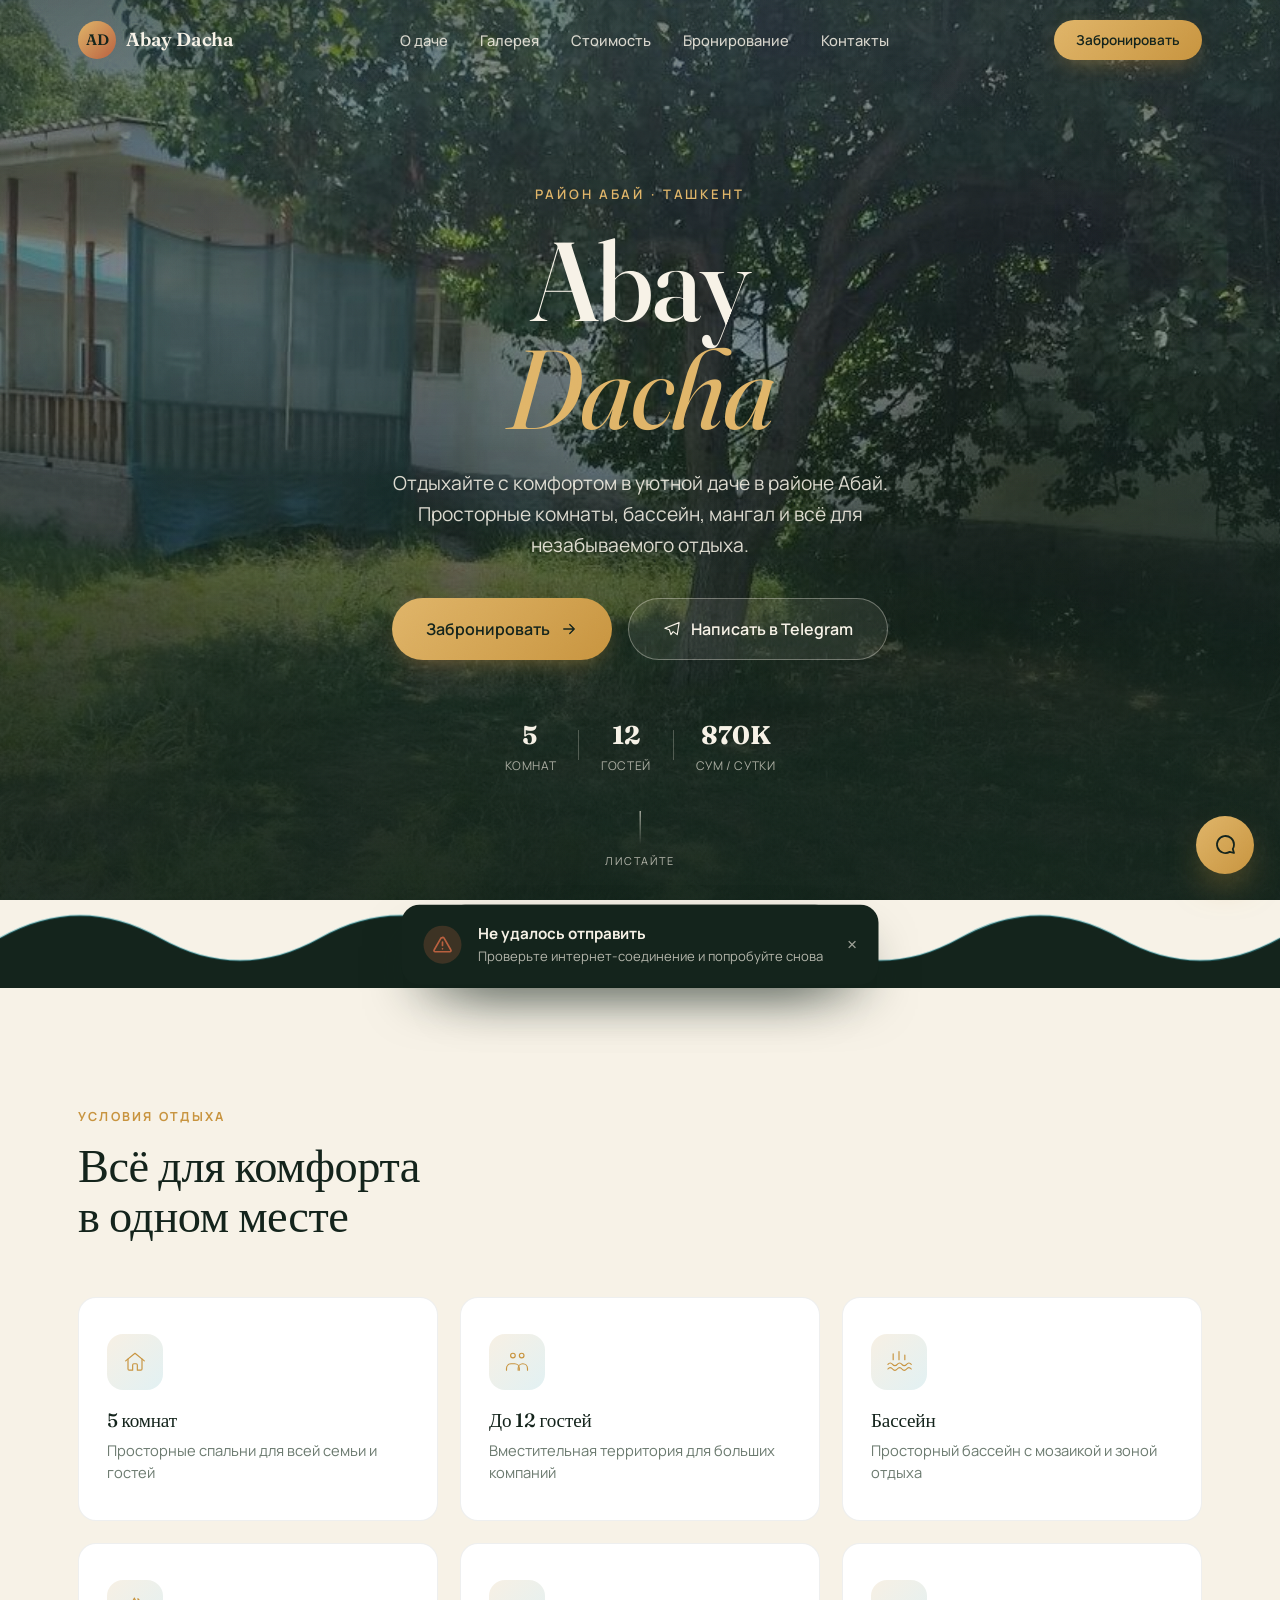
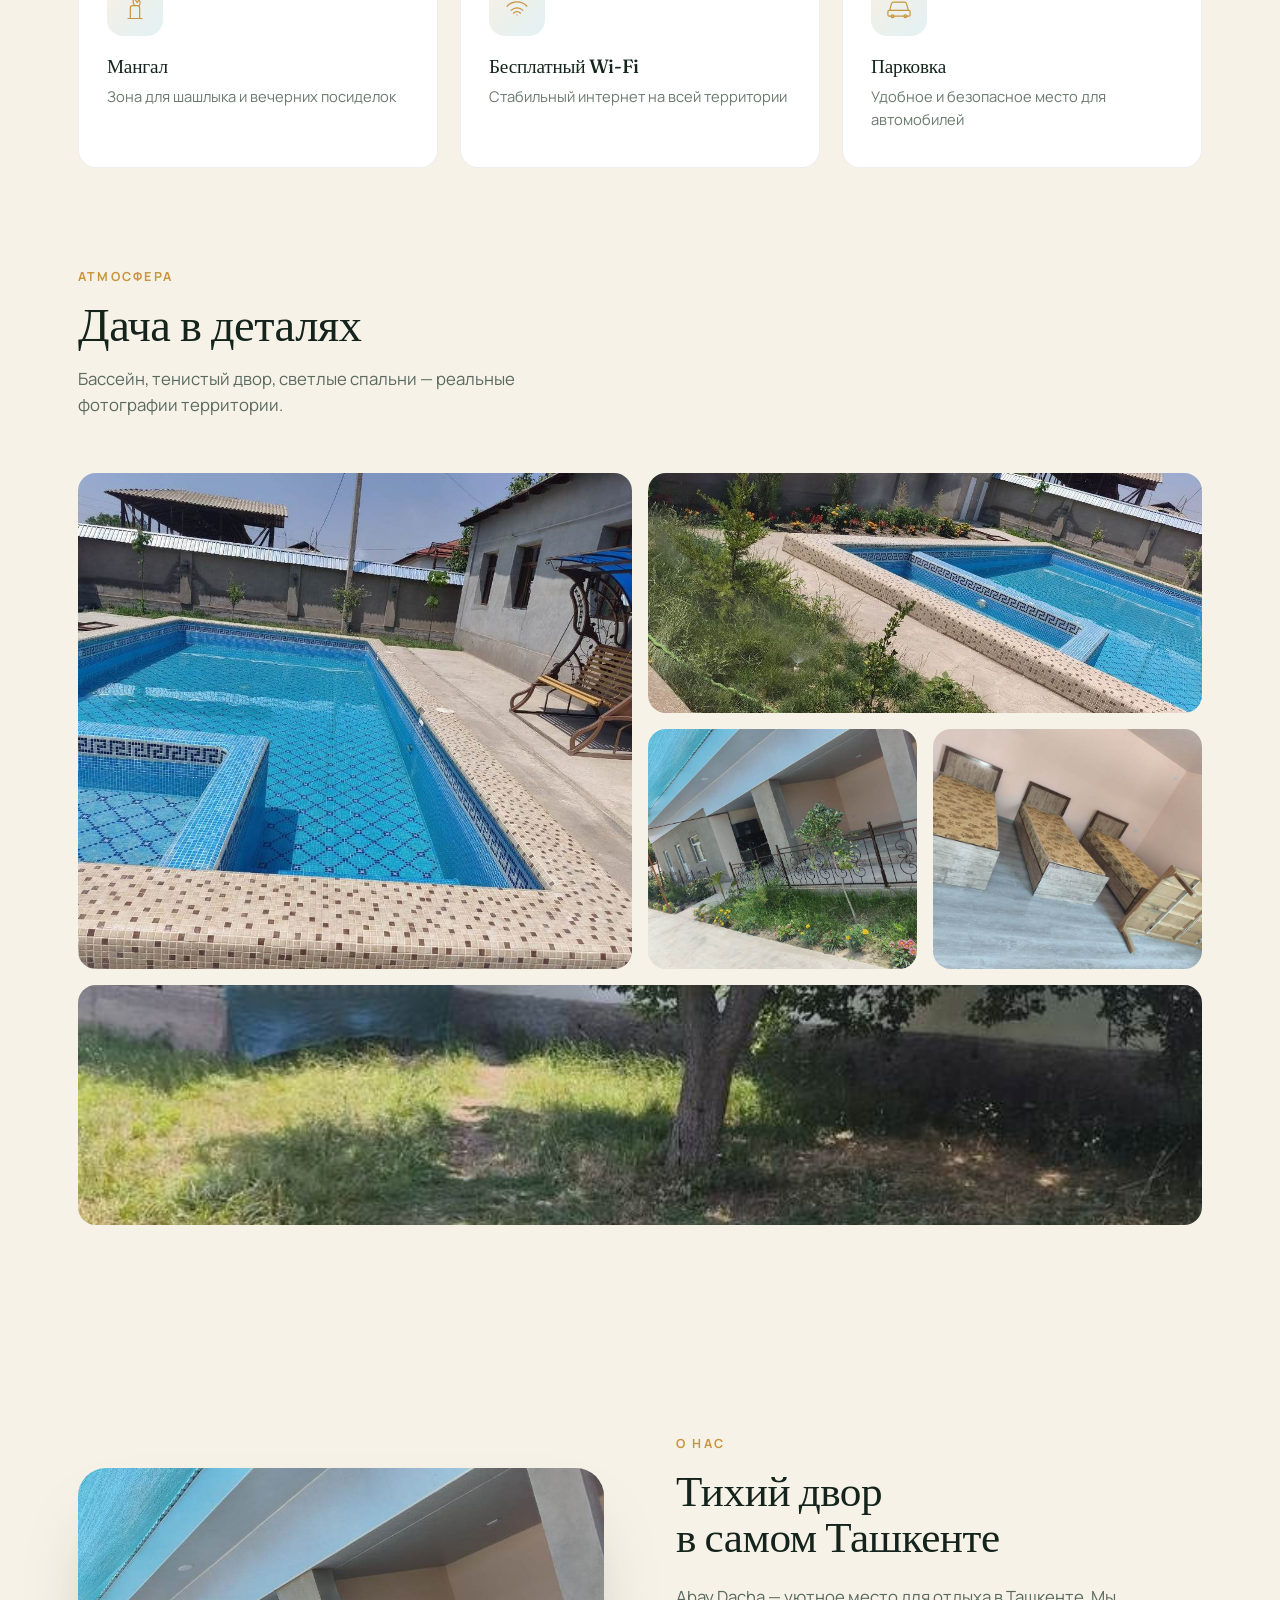
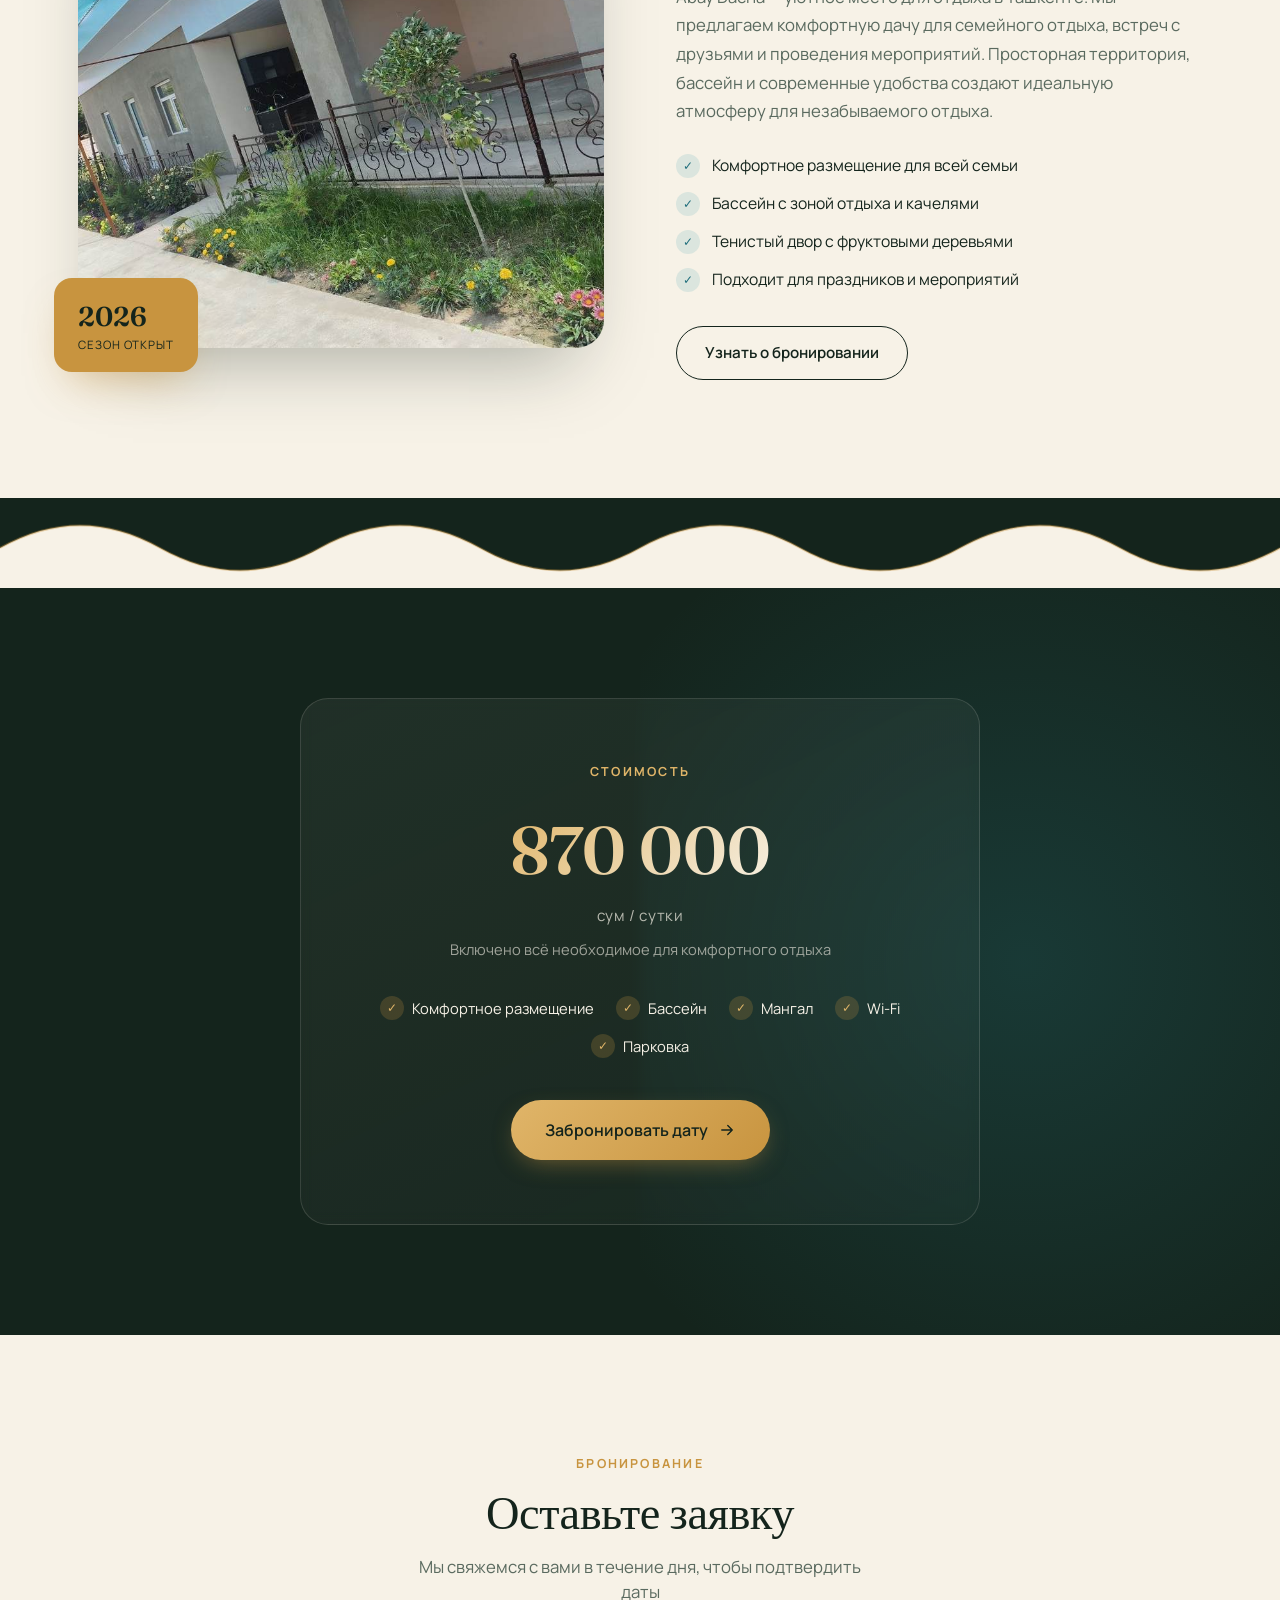
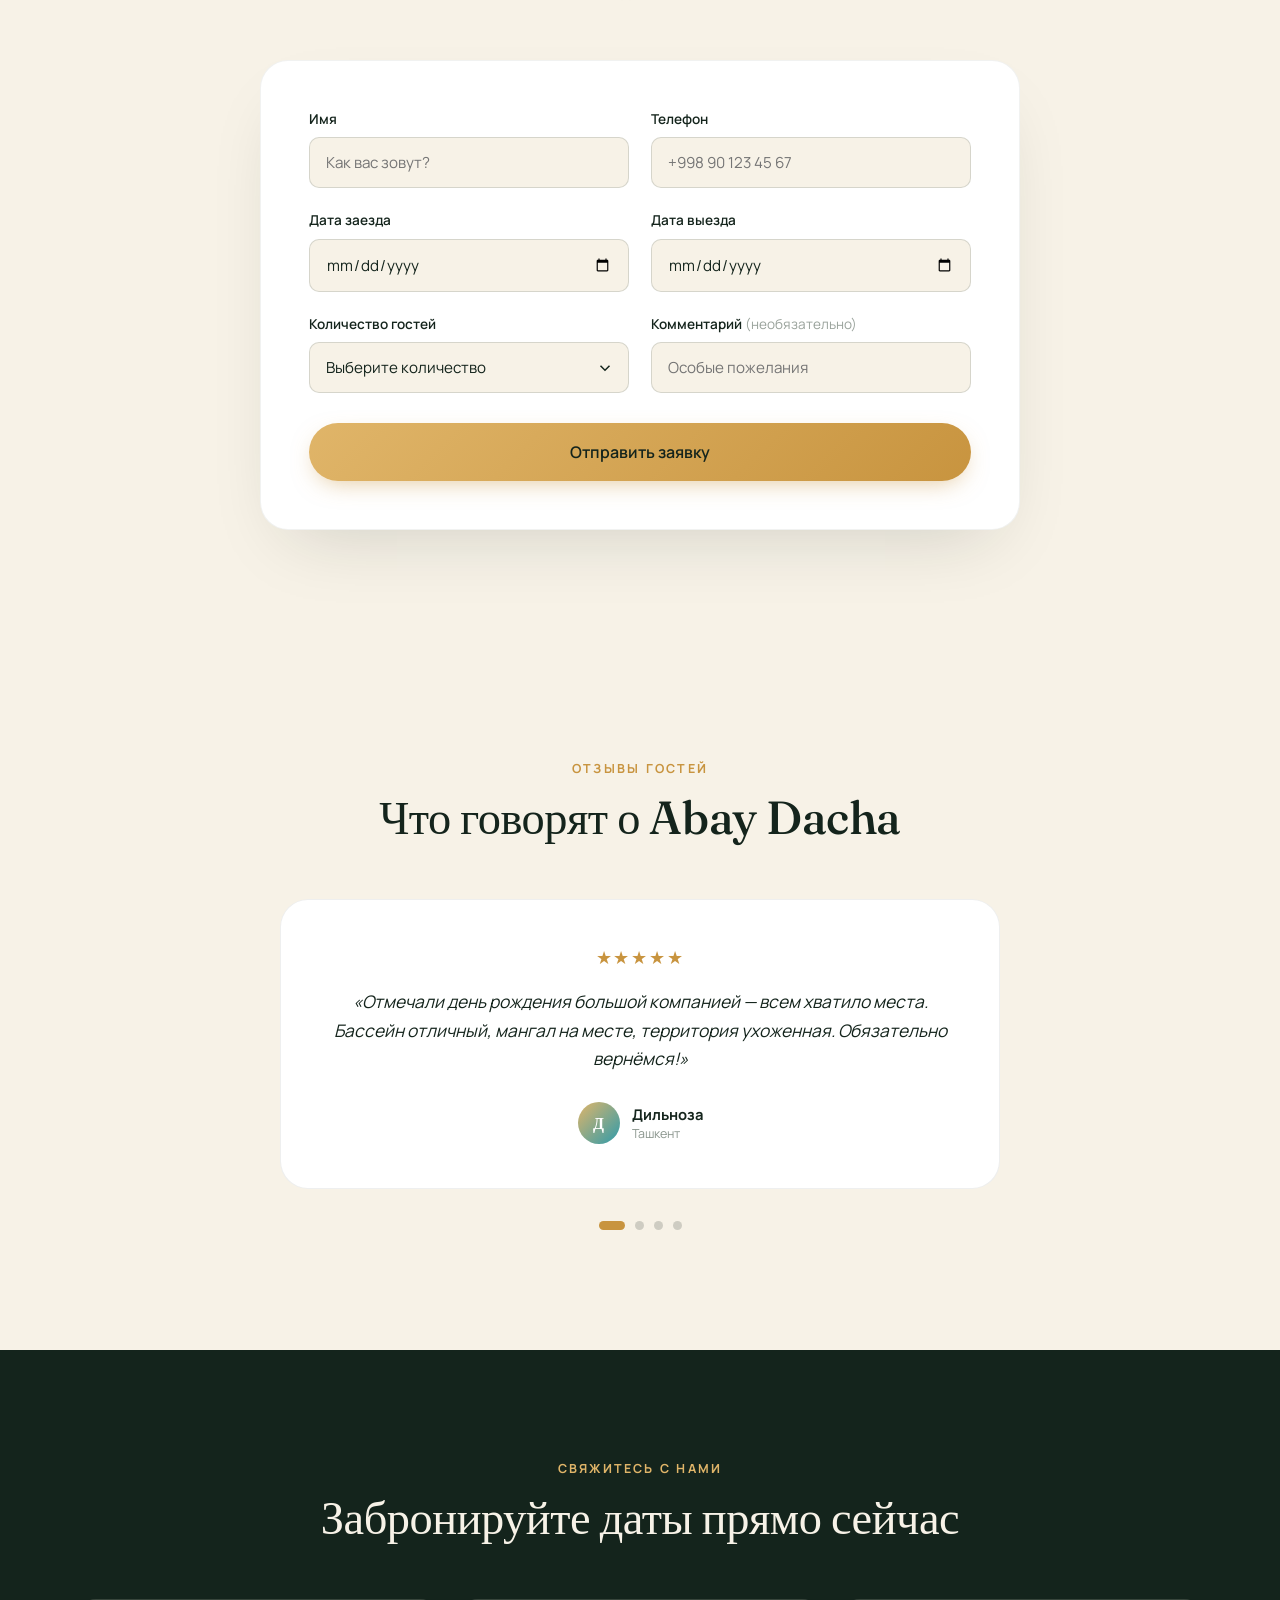
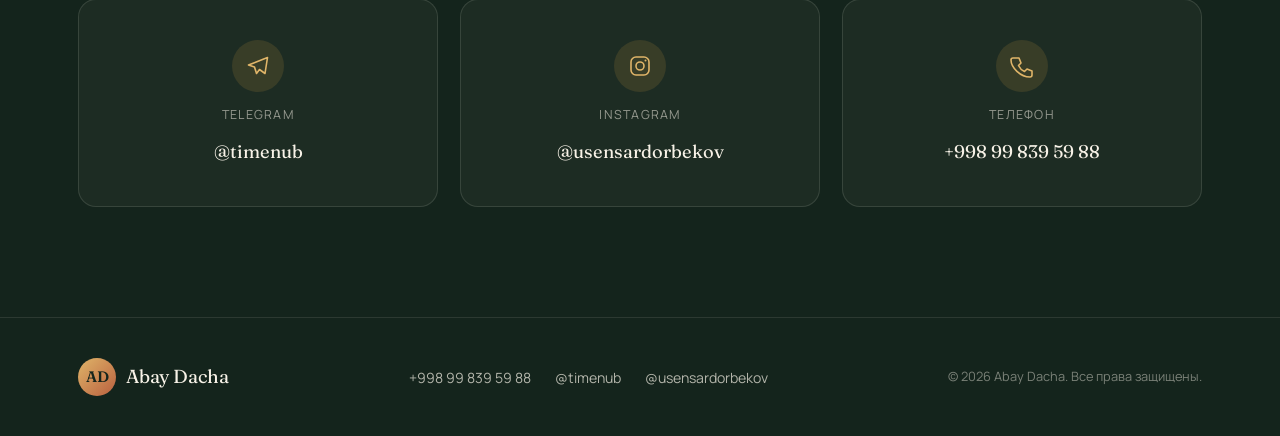
==== index.html @ f7c99527 "Update index.html" ====
<!DOCTYPE html>
<html lang="ru">
<head>
<meta charset="UTF-8">
    <link rel="icon" type="image/png" href="https://encrypted-tbn0.gstatic.com/images?q=tbn:ANd9GcTfP7RD4j4LuvwHH93m-_YMuj6sGEbgU_lEcGELinIbjw&s">
<!-- Настройка кодировки и адаптивности под мобильные телефоны -->
<meta charset="UTF-8">
<meta name="viewport" content="width=device-width, initial-scale=1.0">

<!-- Базовые метатеги для Google и поисковиков -->
<title>Abay Dacha — премиальная недвижимость в Узбекистане</title>
<meta name="description" content="Аренда и покупка премиальных дач и загородных домов в живописных местах. Комфорт, сервис и лучший отдых для вас.">
<meta name="keywords" content="дачи, аренда дачи, премиум дачи, Abay Dacha, зоны отдыха, Ташкент, Узбекистан">

<!-- Open Graph (для красивого отображения ссылки в Telegram, WhatsApp, Facebook) -->
<meta property="og:type" content="website">
<meta property="og:url" content="https://github.io">
<meta property="og:title" content="Abay Dacha — премиальная недвижимость">
<meta property="og:description" content="Аренда и покупка премиальных дач для вашего идеального отдыха.">
<meta property="og:image" content="https://github.iologo.png">

<!-- Структурированные данные Schema.org (чтобы Google правильно понимал название вашего бренда) -->
<script type="application/ld+json">
{
  "@context": "https://schema.org",
  "@type": "WebSite",
  "name": "Abay Dacha",
  "url": "https://github.io"
}
</script>



<meta name="viewport" content="width=device-width, initial-scale=1.0">
<title>Abay Dacha — премиальная дача для отдыха в Ташкенте | Бассейн, мангал, до 12 гостей</title>
<meta name="description" content="Abay Dacha — уютная дача в районе Абай для семейного отдыха и мероприятий. 5 комнат, бассейн, мангал, Wi-Fi, парковка. До 12 гостей. Бронируйте онлайн.">
<meta name="keywords" content="дача в аренду Ташкент, дача Абай, дача с бассейном, дача на сутки, аренда дачи Узбекистан">
<meta property="og:title" content="Abay Dacha — отдыхайте с комфортом">
<meta property="og:description" content="Просторная дача с бассейном и мангалом в районе Абай. До 12 гостей. 870 000 сум / сутки.">
<meta property="og:type" content="website">
<link rel="preconnect" href="https://fonts.googleapis.com">
<link rel="preconnect" href="https://fonts.gstatic.com" crossorigin>
<link href="https://fonts.googleapis.com/css2?family=Fraunces:ital,opsz,wght@0,9..144,300;0,9..144,400;0,9..144,500;0,9..144,600;0,9..144,700;1,9..144,400;1,9..144,500&family=Manrope:wght@300;400;500;600;700;800&display=swap" rel="stylesheet">
<style>
/* ===========================================================
   ABAY DACHA — Design tokens
   Palette: tashkent dusk garden + pool mosaic
   Display: Fraunces (warm, characterful serif)
   Body: Manrope (clean geometric sans)
   Signature: scalloped "water-line" divider echoing pool tile
   =========================================================== */

:root{
  --ink:        #14241c;   /* deep garden shadow - near-black green */
  --ink-soft:   #1d3327;
  --sand:       #ece2c8;   /* warm mosaic sand */
  --sand-deep:  #d8c79f;
  --cream:      #f7f2e7;   /* main light bg / text on dark */
  --pool:       #2f9bab;   /* turquoise pool water */
  --pool-deep:  #1f6e7c;
  --gold:       #c8943f;   /* sunset accent */
  --gold-light: #e0b569;
  --terracotta: #b9603f;

  --font-display: 'Fraunces', serif;
  --font-body: 'Manrope', sans-serif;

  --container: 1180px;
  --radius-sm: 10px;
  --radius-md: 18px;
  --radius-lg: 28px;
  --radius-pill: 100px;

  --ease: cubic-bezier(.22,1,.36,1);
  --ease-soft: cubic-bezier(.4,0,.2,1);
  --dur-fast: .35s;
  --dur-mid: .6s;
  --dur-slow: .9s;
}

/* ===== RESET ===== */
*,*::before,*::after{ box-sizing:border-box; margin:0; padding:0; }
html{ scroll-behavior:smooth; -webkit-text-size-adjust:100%; }
body{
  font-family:var(--font-body);
  background:var(--cream);
  color:var(--ink);
  line-height:1.5;
  overflow-x:hidden;
  -webkit-font-smoothing:antialiased;
}
img{ max-width:100%; display:block; }
a{ color:inherit; text-decoration:none; }
button{ font-family:inherit; cursor:pointer; background:none; border:none; }
ul{ list-style:none; }
input,select{ font-family:inherit; font-size:inherit; color:inherit; }
.container{ max-width:var(--container); margin:0 auto; padding:0 28px; }

@media (prefers-reduced-motion: reduce){
  *{ animation-duration:.01ms !important; animation-iteration-count:1 !important; transition-duration:.01ms !important; scroll-behavior:auto !important; }
}

/* film grain overlay for richness */
.grain{
  position:fixed; inset:0; pointer-events:none; z-index:9999;
  opacity:.035; mix-blend-mode:overlay;
  background-image:url("data:image/svg+xml,%3Csvg xmlns='http://www.w3.org/2000/svg' width='120' height='120'%3E%3Cfilter id='n'%3E%3CfeTurbulence type='fractalNoise' baseFrequency='0.9' numOctaves='2' stitchTiles='stitch'/%3E%3C/filter%3E%3Crect width='100%25' height='100%25' filter='url(%23n)'/%3E%3C/svg%3E");
}

.cursor-glow{
  position:fixed; width:380px; height:380px; border-radius:50%;
  background:radial-gradient(circle, rgba(200,148,63,.10), transparent 70%);
  pointer-events:none; z-index:1; transform:translate(-50%,-50%);
  left:-999px; top:-999px; transition:left .15s linear, top .15s linear;
  display:none;
}
@media (min-width:980px) and (hover:hover){ .cursor-glow{ display:block; } }

/* ===== TYPOGRAPHY ===== */
h1,h2,h3,h4{ font-family:var(--font-display); font-weight:500; line-height:1.08; letter-spacing:-.01em; }
.eyebrow{
  font-family:var(--font-body); font-weight:700; font-size:.78rem;
  letter-spacing:.18em; text-transform:uppercase; color:var(--gold);
  margin-bottom:14px; display:block;
}
.eyebrow-light{ color:var(--gold-light); }
.section-head h2{ font-size:clamp(2rem, 4vw, 2.9rem); color:var(--ink); }
.section-head.center{ text-align:center; max-width:640px; margin-left:auto; margin-right:auto; }
.section-lead{ margin-top:16px; font-size:1.05rem; color:#5a6a5f; max-width:480px; }
.section-head.center .section-lead{ margin-left:auto; margin-right:auto; }
.section-head h2.light-heading{ color:var(--cream); }
.light-heading{ color:var(--cream); }

/* ===== BUTTONS ===== */
.btn{
  display:inline-flex; align-items:center; justify-content:center; gap:10px;
  font-family:var(--font-body); font-weight:600; font-size:.95rem;
  padding:15px 28px; border-radius:var(--radius-pill);
  transition:transform var(--dur-fast) var(--ease), box-shadow var(--dur-fast) var(--ease), background var(--dur-fast) var(--ease), color var(--dur-fast) var(--ease);
  white-space:nowrap; position:relative; overflow:hidden;
}
.btn svg{ width:18px; height:18px; transition:transform var(--dur-fast) var(--ease); }
.btn-primary{
  background:linear-gradient(135deg, var(--gold-light), var(--gold));
  color:var(--ink);
  box-shadow:0 8px 24px -8px rgba(200,148,63,.55);
}
.btn-primary:hover{ transform:translateY(-3px); box-shadow:0 14px 32px -10px rgba(200,148,63,.7); }
.btn-primary:hover svg{ transform:translateX(3px); }
.btn-primary:active{ transform:translateY(-1px) scale(.98); }

.btn-ghost{
  background:rgba(247,242,231,.08); color:var(--cream);
  border:1.5px solid rgba(247,242,231,.35); backdrop-filter:blur(8px);
}
.btn-ghost:hover{ background:rgba(247,242,231,.16); border-color:rgba(247,242,231,.6); transform:translateY(-3px); }

.btn-outline{
  background:transparent; color:var(--ink); border:1.5px solid var(--ink);
}
.btn-outline:hover{ background:var(--ink); color:var(--cream); transform:translateY(-2px); }

.btn-small{ padding:10px 22px; font-size:.85rem; }
.btn-lg{ padding:18px 34px; font-size:1rem; }

/* ===== HEADER ===== */
.site-header{
  position:fixed; top:0; left:0; right:0; z-index:200;
  padding:20px 0; transition:padding var(--dur-fast) var(--ease), background var(--dur-fast) var(--ease), box-shadow var(--dur-fast) var(--ease);
}
.site-header.scrolled{
  padding:12px 0; background:rgba(247,242,231,.85); backdrop-filter:blur(16px);
  box-shadow:0 1px 0 rgba(20,36,28,.08), 0 12px 30px -16px rgba(20,36,28,.18);
}
.header-inner{
  max-width:var(--container); margin:0 auto; padding:0 28px;
  display:flex; align-items:center; justify-content:space-between; gap:24px;
}
.logo{ display:flex; align-items:center; gap:10px; font-weight:600; }
.logo-mark{
  width:38px; height:38px; border-radius:50%; display:flex; align-items:center; justify-content:center;
  background:linear-gradient(135deg, var(--gold-light), var(--terracotta));
  color:var(--ink); font-family:var(--font-display); font-weight:600; font-size:.95rem;
  flex-shrink:0;
}
.logo-text{ font-family:var(--font-display); font-size:1.18rem; color:var(--cream); transition:color var(--dur-fast); letter-spacing:-.01em; white-space:nowrap; }
.site-header.scrolled .logo-text{ color:var(--ink); }
@media (max-width:380px){ .logo-text{ font-size:1.02rem; } }

.main-nav{ display:flex; gap:32px; }
@media (max-width:980px){ .main-nav{ display:none; } }
.main-nav a{
  font-size:.92rem; font-weight:500; color:var(--cream); opacity:.85;
  position:relative; padding:4px 0; transition:color var(--dur-fast), opacity var(--dur-fast);
}
.site-header.scrolled .main-nav a{ color:var(--ink); }
.main-nav a::after{
  content:''; position:absolute; left:0; bottom:-2px; width:0; height:1.5px;
  background:currentColor; transition:width var(--dur-fast) var(--ease);
}
.main-nav a:hover{ opacity:1; }
.main-nav a:hover::after{ width:100%; }

.header-cta{ flex-shrink:0; }
@media (max-width:980px){ .header-cta{ display:none; } }

.burger{
  display:none; flex-direction:column; gap:5px; width:30px; height:24px; justify-content:center; z-index:300;
}
.burger span{
  height:2px; width:100%; background:var(--cream); border-radius:2px;
  transition:transform var(--dur-fast) var(--ease), opacity var(--dur-fast) var(--ease), background var(--dur-fast);
}
.site-header.scrolled .burger span{ background:var(--ink); }
.burger.open span:nth-child(1){ transform:translateY(7px) rotate(45deg); }
.burger.open span:nth-child(2){ opacity:0; }
.burger.open span:nth-child(3){ transform:translateY(-7px) rotate(-45deg); }
@media (max-width:980px){ .burger{ display:flex; } }

.mobile-nav{
  position:fixed; inset:0; z-index:250; background:var(--ink);
  display:flex; flex-direction:column; align-items:center; justify-content:center; gap:36px;
  opacity:0; visibility:hidden; transform:translateY(-12px);
  transition:opacity var(--dur-mid) var(--ease), visibility var(--dur-mid), transform var(--dur-mid) var(--ease);
}
.mobile-nav.open{ opacity:1; visibility:visible; transform:translateY(0); }
.mobile-nav nav{ display:flex; flex-direction:column; align-items:center; gap:28px; }
.mobile-nav a{ font-family:var(--font-display); font-size:1.7rem; color:var(--cream); }
.mobile-nav a.btn{ font-family:var(--font-body); font-size:1rem; }

/* ===== HERO ===== */
.hero{
  position:relative; min-height:100vh; display:flex; align-items:center;
  overflow:hidden; color:var(--cream);
}
.hero-bg-wrap{ position:absolute; inset:0; z-index:0; }
.hero-bg{
  position:absolute; inset:-8% -4%; background-size:cover; background-position:center 30%;
  will-change:transform;
  animation:heroDrift 26s ease-in-out infinite alternate;
}
@keyframes heroDrift{
  0%{ transform:scale(1.08) translate(0,0); }
  100%{ transform:scale(1.14) translate(-1.5%,-1.5%); }
}
.hero-scrim{
  position:absolute; inset:0;
  background:linear-gradient(180deg, rgba(20,36,28,.55) 0%, rgba(20,36,28,.42) 38%, rgba(20,36,28,.78) 82%, rgba(20,36,28,.92) 100%);
}
.hero-vignette{
  position:absolute; inset:0;
  background:radial-gradient(ellipse 80% 60% at 50% 30%, transparent 40%, rgba(20,36,28,.45) 100%);
}

.hero-content{
  position:relative; z-index:2; max-width:760px; margin:0 auto; padding:140px 28px 80px;
  text-align:center; display:flex; flex-direction:column; align-items:center;
}
.hero-eyebrow{
  font-size:.82rem; font-weight:600; letter-spacing:.22em; text-transform:uppercase;
  color:var(--gold-light); margin-bottom:22px;
}
.hero-title{
  font-size:clamp(3.6rem, 11vw, 7rem); display:flex; flex-direction:column; gap:0; line-height:.96;
  font-weight:500;
}
.hero-title span{ display:block; }
.hero-title span:last-child{ font-style:italic; color:var(--gold-light); font-weight:400; }
.hero-sub{
  margin-top:26px; font-size:clamp(1.02rem,2vw,1.2rem); color:rgba(247,242,231,.88);
  max-width:540px; line-height:1.6;
}
.hero-actions{
  margin-top:38px; display:flex; gap:16px; flex-wrap:wrap; justify-content:center;
}
.hero-meta{
  margin-top:56px; display:flex; align-items:center; gap:22px;
}
.meta-item{ display:flex; flex-direction:column; align-items:center; gap:2px; }
.meta-item strong{ font-family:var(--font-display); font-size:1.6rem; color:var(--cream); }
.meta-item span{ font-size:.75rem; letter-spacing:.05em; color:rgba(247,242,231,.65); text-transform:uppercase; }
.meta-sep{ width:1px; height:30px; background:rgba(247,242,231,.25); }

.scroll-cue{
  position:absolute; bottom:32px; left:50%; transform:translateX(-50%); z-index:2;
  display:flex; flex-direction:column; align-items:center; gap:8px; color:rgba(247,242,231,.7);
}
.scroll-cue-line{ width:1px; height:34px; background:linear-gradient(to bottom, rgba(247,242,231,.9), transparent); animation:scrollPulse 2s ease-in-out infinite; }
.scroll-cue-text{ font-size:.68rem; letter-spacing:.18em; text-transform:uppercase; }
@keyframes scrollPulse{ 0%,100%{ opacity:.3; transform:scaleY(.6); } 50%{ opacity:1; transform:scaleY(1); } }

/* fade-up entrance (hero) */
.fade-up{ opacity:0; transform:translateY(28px); animation:fadeUp var(--dur-slow) var(--ease) forwards; animation-delay:var(--d,0s); }
@keyframes fadeUp{ to{ opacity:1; transform:translateY(0); } }

/* ===== WATER DIVIDER (signature) ===== */
.water-divider{ position:relative; height:90px; margin-top:-2px; z-index:3; }
.water-divider svg{ width:100%; height:100%; display:block; }
.water-divider.flip{ transform:rotate(180deg); }

/* ===== SCROLL REVEAL ===== */
.reveal{ opacity:0; transform:translateY(36px); transition:opacity .8s var(--ease), transform .8s var(--ease); }
.reveal.in-view{ opacity:1; transform:translateY(0); }

/* ===== FEATURES ===== */
.features{ background:var(--cream); padding:120px 0 100px; position:relative; }
.section-head{ margin-bottom:56px; }
.features-grid{
  display:grid; grid-template-columns:repeat(3,1fr); gap:22px;
}
@media (max-width:900px){ .features-grid{ grid-template-columns:repeat(2,1fr); } }
@media (max-width:600px){ .features-grid{ grid-template-columns:1fr; } }

.feature-card{
  background:#fff; border:1px solid rgba(20,36,28,.07); border-radius:var(--radius-md);
  padding:36px 28px; transition:transform var(--dur-fast) var(--ease), box-shadow var(--dur-fast) var(--ease), border-color var(--dur-fast);
  transition-delay:calc(var(--ri,0) * 0.06s);
}
.feature-card:hover{
  transform:translateY(-8px); box-shadow:0 24px 48px -24px rgba(20,36,28,.22); border-color:transparent;
}
.feature-icon{
  width:56px; height:56px; border-radius:16px; margin-bottom:20px;
  background:linear-gradient(135deg, rgba(200,148,63,.14), rgba(47,155,171,.14));
  display:flex; align-items:center; justify-content:center; color:var(--gold);
  transition:transform var(--dur-fast) var(--ease);
}
.feature-card:hover .feature-icon{ transform:scale(1.08) rotate(-4deg); color:var(--pool-deep); }
.feature-icon svg{ width:28px; height:28px; }
.feature-card h3{ font-size:1.2rem; margin-bottom:8px; color:var(--ink); }
.feature-card p{ font-size:.92rem; color:#6b7a6f; line-height:1.55; }

/* ===== GALLERY ===== */
.gallery{ background:var(--cream); padding:0 0 110px; }
.gallery-grid{
  display:grid; grid-template-columns:repeat(4,1fr); grid-template-rows:240px 240px 240px; gap:16px;
}
.gallery-item{
  position:relative; border-radius:var(--radius-md); overflow:hidden; cursor:pointer;
}
.gallery-grid > .gallery-item:nth-child(1){ grid-column:1/3; grid-row:1/3; }
.gallery-grid > .gallery-item:nth-child(2){ grid-column:3/5; grid-row:1/2; }
.gallery-grid > .gallery-item:nth-child(3){ grid-column:3/4; grid-row:2/3; }
.gallery-grid > .gallery-item:nth-child(4){ grid-column:4/5; grid-row:2/3; }
.gallery-grid > .gallery-item:nth-child(5){ grid-column:1/5; grid-row:3/4; }

.gallery-item img{ width:100%; height:100%; object-fit:cover; transition:transform .8s var(--ease); }
.gallery-item:hover img{ transform:scale(1.08); }
.gallery-overlay{
  position:absolute; inset:0; background:linear-gradient(180deg, transparent 45%, rgba(20,36,28,.85) 100%);
  display:flex; align-items:flex-end; justify-content:space-between; padding:20px;
  opacity:0; transition:opacity var(--dur-fast) var(--ease);
}
.gallery-item:hover .gallery-overlay{ opacity:1; }
.gallery-overlay span{ color:var(--cream); font-weight:600; font-size:.95rem; }
.gallery-overlay svg{ width:20px; height:20px; color:var(--cream); flex-shrink:0; }

@media (max-width:900px){
  .gallery-grid{ grid-template-columns:repeat(2,1fr); grid-auto-rows:200px; grid-template-rows:none; }
  .gallery-grid > .gallery-item:nth-child(1){ grid-column:1/3; grid-row:1/2; height:280px; }
  .gallery-grid > .gallery-item:nth-child(2){ grid-column:1/2; grid-row:2/3; }
  .gallery-grid > .gallery-item:nth-child(3){ grid-column:2/3; grid-row:2/3; }
  .gallery-grid > .gallery-item:nth-child(4){ grid-column:1/2; grid-row:3/4; }
  .gallery-grid > .gallery-item:nth-child(5){ grid-column:2/3; grid-row:3/4; }
}
@media (max-width:560px){
  .gallery-grid{ grid-template-columns:1fr; grid-auto-rows:220px; }
  .gallery-grid > .gallery-item{ grid-column:1/2 !important; grid-row:auto !important; height:220px; }
  .gallery-grid > .gallery-item:nth-child(1){ height:260px; }
}

/* ===== LIGHTBOX ===== */
.lightbox{
  position:fixed; inset:0; z-index:1000; display:flex; align-items:center; justify-content:center;
  opacity:0; visibility:hidden; transition:opacity var(--dur-fast) var(--ease), visibility var(--dur-fast);
}
.lightbox.open{ opacity:1; visibility:visible; }
.lightbox-backdrop{ position:absolute; inset:0; background:rgba(10,18,14,.92); backdrop-filter:blur(6px); }
.lightbox-stage{
  position:relative; z-index:2; max-width:88vw; max-height:84vh; text-align:center;
  transform:scale(.92); transition:transform var(--dur-mid) var(--ease);
}
.lightbox.open .lightbox-stage{ transform:scale(1); }
.lightbox-stage img{ max-width:100%; max-height:76vh; border-radius:14px; box-shadow:0 30px 80px -20px rgba(0,0,0,.6); }
.lightbox-caption{ color:var(--cream); margin-top:16px; font-size:.95rem; opacity:.85; }
.lightbox-close{
  position:absolute; top:24px; right:24px; z-index:3; color:var(--cream); width:44px; height:44px;
  border-radius:50%; background:rgba(247,242,231,.1); display:flex; align-items:center; justify-content:center;
  transition:background var(--dur-fast), transform var(--dur-fast);
}
.lightbox-close:hover{ background:rgba(247,242,231,.22); transform:rotate(90deg); }
.lightbox-close svg{ width:20px; height:20px; }
.lightbox-nav{
  position:absolute; top:50%; transform:translateY(-50%); z-index:3; color:var(--cream);
  width:52px; height:52px; border-radius:50%; background:rgba(247,242,231,.1);
  display:flex; align-items:center; justify-content:center; transition:background var(--dur-fast), transform var(--dur-fast);
}
.lightbox-nav:hover{ background:rgba(247,242,231,.22); }
.lightbox-nav.prev{ left:24px; } .lightbox-nav.next{ right:24px; }
.lightbox-nav svg{ width:22px; height:22px; }
@media (max-width:700px){
  .lightbox-nav{ width:42px; height:42px; } .lightbox-nav.prev{ left:8px; } .lightbox-nav.next{ right:8px; }
  .lightbox-close{ top:14px; right:14px; }
}

/* ===== ABOUT ===== */
.about{ background:var(--cream); padding:100px 0 120px; }
.about-grid{ display:grid; grid-template-columns:1fr 1fr; gap:72px; align-items:center; }
@media (max-width:900px){ .about-grid{ grid-template-columns:1fr; gap:48px; } }

.about-media{ position:relative; }
.about-img-frame{ border-radius:var(--radius-lg); overflow:hidden; box-shadow:0 40px 70px -30px rgba(20,36,28,.35); }
.about-img-frame img{ width:100%; height:480px; object-fit:cover; transition:transform 1s var(--ease); }
.about-media:hover .about-img-frame img{ transform:scale(1.05); }
.about-badge{
  position:absolute; bottom:-24px; left:-24px; background:var(--gold);
  color:var(--ink); border-radius:var(--radius-md); padding:18px 24px;
  display:flex; flex-direction:column; box-shadow:0 20px 40px -16px rgba(200,148,63,.5);
}
.about-badge-num{ font-family:var(--font-display); font-size:1.7rem; font-weight:600; }
.about-badge-label{ font-size:.72rem; letter-spacing:.08em; text-transform:uppercase; }
@media (max-width:560px){ .about-img-frame img{ height:340px; } .about-badge{ left:-12px; bottom:-18px; padding:14px 18px; } }

.about-copy h2{ font-size:clamp(2rem,4vw,2.7rem); margin-bottom:22px; }
.about-text{ color:#5a6a5f; font-size:1.05rem; line-height:1.7; margin-bottom:28px; }
.about-list{ display:flex; flex-direction:column; gap:14px; margin-bottom:34px; }
.about-list li{ display:flex; align-items:center; gap:12px; font-size:.98rem; color:var(--ink); }
.check{
  width:24px; height:24px; border-radius:50%; background:rgba(47,155,171,.14); color:var(--pool-deep);
  display:flex; align-items:center; justify-content:center; font-size:.75rem; flex-shrink:0;
}

/* ===== PRICE ===== */
.price{ background:var(--ink); padding:110px 0; position:relative; overflow:hidden; }
.price::before{
  content:''; position:absolute; top:-30%; right:-10%; width:60%; height:160%;
  background:radial-gradient(circle, rgba(47,155,171,.18), transparent 70%); pointer-events:none;
}
.price-card{
  position:relative; max-width:680px; margin:0 auto; text-align:center;
  background:linear-gradient(155deg, rgba(247,242,231,.06), rgba(247,242,231,.02));
  border:1px solid rgba(247,242,231,.14); border-radius:var(--radius-lg);
  padding:64px 48px; backdrop-filter:blur(6px); overflow:hidden;
}
.price-card-glow{
  position:absolute; top:-40%; left:50%; transform:translateX(-50%); width:80%; height:200px;
  background:radial-gradient(ellipse, rgba(200,148,63,.35), transparent 70%); pointer-events:none;
}
.price-amount{ display:flex; flex-direction:column; align-items:center; gap:4px; margin:18px 0 10px; position:relative; }
.price-num{
  font-family:var(--font-display); font-size:clamp(3rem,7vw,4.2rem); font-weight:600;
  background:linear-gradient(135deg, var(--gold-light), var(--cream));
  -webkit-background-clip:text; background-clip:text; -webkit-text-fill-color:transparent; color:transparent;
}
.price-unit{ color:rgba(247,242,231,.7); font-size:.95rem; letter-spacing:.04em; }
.price-note{ color:rgba(247,242,231,.6); font-size:.92rem; margin-bottom:36px; }
.price-includes{
  display:flex; flex-wrap:wrap; justify-content:center; gap:14px 22px; margin-bottom:42px;
}
.price-item{ display:flex; align-items:center; gap:8px; font-size:.92rem; color:var(--cream); }
.check-light{ background:rgba(200,148,63,.22); color:var(--gold-light); }
@media (max-width:600px){ .price-card{ padding:48px 24px; } }

/* ===== BOOKING FORM ===== */
.booking{ background:var(--cream); padding:120px 0; }
.booking-form{
  max-width:760px; margin:0 auto; background:#fff; border-radius:var(--radius-lg);
  padding:48px; box-shadow:0 30px 70px -30px rgba(20,36,28,.18); border:1px solid rgba(20,36,28,.06);
}
.form-row{ display:grid; grid-template-columns:1fr 1fr; gap:22px; margin-bottom:22px; }
@media (max-width:640px){ .form-row{ grid-template-columns:1fr; gap:18px; } .booking-form{ padding:32px 22px; } }
.form-group{ display:flex; flex-direction:column; gap:8px; position:relative; }
.form-group label{ font-size:.85rem; font-weight:600; color:var(--ink); }
.form-group label em{ font-style:normal; font-weight:400; color:#9aa39c; }
.form-group input, .form-group select{
  padding:14px 16px; border:1.5px solid rgba(20,36,28,.14); border-radius:var(--radius-sm);
  background:var(--cream); font-size:.95rem; transition:border-color var(--dur-fast), box-shadow var(--dur-fast), background var(--dur-fast);
}
.form-group select{ appearance:none; background-image:url("data:image/svg+xml,%3Csvg xmlns='http://www.w3.org/2000/svg' viewBox='0 0 24 24' fill='none' stroke='%2314241c' stroke-width='2'%3E%3Cpath d='M6 9l6 6 6-6'/%3E%3C/svg%3E"); background-repeat:no-repeat; background-position:right 14px center; background-size:18px; }
.form-group input:focus, .form-group select:focus{
  outline:none; border-color:var(--gold); background:#fff; box-shadow:0 0 0 4px rgba(200,148,63,.12);
}
.form-group.invalid input, .form-group.invalid select{ border-color:var(--terracotta); }
.form-error{ display:none; font-size:.78rem; color:var(--terracotta); }
.form-group.invalid .form-error{ display:block; }

.btn-submit{ width:100%; margin-top:8px; position:relative; }
.btn-submit-spinner{
  display:none; width:18px; height:18px; border-radius:50%;
  border:2.5px solid rgba(20,36,28,.25); border-top-color:var(--ink); animation:spin .7s linear infinite;
}
.btn-submit.loading .btn-submit-text{ opacity:0; }
.btn-submit.loading .btn-submit-spinner{ display:block; position:absolute; }
@keyframes spin{ to{ transform:rotate(360deg); } }

/* ===== TOAST ===== */
.toast{
  position:fixed; bottom:28px; left:50%; transform:translateX(-50%) translateY(140%);
  z-index:500; display:flex; align-items:center; gap:16px; max-width:90vw;
  background:var(--ink); color:var(--cream); padding:18px 22px; border-radius:var(--radius-md);
  box-shadow:0 24px 50px -16px rgba(20,36,28,.5);
  transition:transform var(--dur-mid) var(--ease);
}
.toast.show{ transform:translateX(-50%) translateY(0); }
.toast-icon{
  width:38px; height:38px; border-radius:50%; background:rgba(47,155,171,.25); color:var(--pool);
  display:flex; align-items:center; justify-content:center; flex-shrink:0;
}
.toast-icon svg{ width:20px; height:20px; }
.toast-body{ display:flex; flex-direction:column; gap:2px; }
.toast-body strong{ font-size:.95rem; }
.toast-body span{ font-size:.82rem; color:rgba(247,242,231,.7); }
.toast-close{ color:rgba(247,242,231,.6); font-size:1.3rem; margin-left:8px; line-height:1; }
.toast-close:hover{ color:var(--cream); }
.toast-error .toast-icon{ background:rgba(185,96,63,.25); color:var(--terracotta); }

/* ===== TESTIMONIALS ===== */
.testimonials{ background:var(--cream); padding:110px 0 120px; overflow:hidden; }
.testimonial-slider{ position:relative; max-width:720px; margin:0 auto; overflow:hidden; border-radius:var(--radius-lg); }
.testimonial-track{ display:flex; transition:transform .6s var(--ease); }
.testimonial-card{
  flex:0 0 100%; background:#fff; border-radius:var(--radius-lg); padding:44px 40px;
  border:1px solid rgba(20,36,28,.07); text-align:center;
}
.testimonial-stars{ color:var(--gold); font-size:1.1rem; letter-spacing:.1em; margin-bottom:18px; }
.testimonial-card p{ font-size:1.08rem; color:var(--ink); line-height:1.65; margin-bottom:28px; font-style:italic; }
.testimonial-author{ display:flex; align-items:center; justify-content:center; gap:12px; }
.author-avatar{
  width:42px; height:42px; border-radius:50%; background:linear-gradient(135deg, var(--gold-light), var(--pool));
  display:flex; align-items:center; justify-content:center; color:#fff; font-weight:700; font-family:var(--font-display);
}
.testimonial-author div:last-child{ text-align:left; display:flex; flex-direction:column; }
.testimonial-author strong{ font-size:.92rem; }
.testimonial-author span{ font-size:.78rem; color:#8b968e; }
@media (max-width:600px){ .testimonial-card{ padding:32px 24px; } }

.testimonial-dots{ display:flex; justify-content:center; gap:10px; margin-top:32px; }
.testimonial-dots button{
  width:9px; height:9px; border-radius:50%; background:rgba(20,36,28,.18); transition:all var(--dur-fast) var(--ease);
}
.testimonial-dots button.active{ background:var(--gold); width:26px; border-radius:6px; }

/* ===== CONTACTS ===== */
.contacts{ background:var(--ink); padding:110px 0; position:relative; }
.contacts-grid{ display:grid; grid-template-columns:repeat(3,1fr); gap:22px; margin-top:50px; }
@media (max-width:800px){ .contacts-grid{ grid-template-columns:1fr; } }
.contact-card{
  display:flex; flex-direction:column; align-items:center; gap:14px; text-align:center;
  background:rgba(247,242,231,.04); border:1px solid rgba(247,242,231,.12); border-radius:var(--radius-md);
  padding:40px 24px; transition:transform var(--dur-fast) var(--ease), background var(--dur-fast), border-color var(--dur-fast);
}
.contact-card:hover{ transform:translateY(-6px); background:rgba(247,242,231,.08); border-color:rgba(200,148,63,.4); }
.contact-icon{
  width:52px; height:52px; border-radius:50%; background:rgba(200,148,63,.16); color:var(--gold-light);
  display:flex; align-items:center; justify-content:center; transition:transform var(--dur-fast) var(--ease);
}
.contact-card:hover .contact-icon{ transform:scale(1.1) rotate(-6deg); }
.contact-icon svg{ width:24px; height:24px; }
.contact-label{ font-size:.78rem; letter-spacing:.1em; text-transform:uppercase; color:rgba(247,242,231,.55); }
.contact-value{ font-family:var(--font-display); font-size:1.15rem; color:var(--cream); }

/* ===== FOOTER ===== */
.site-footer{ background:var(--ink); padding:40px 0; border-top:1px solid rgba(247,242,231,.1); }
.footer-inner{
  display:flex; align-items:center; justify-content:space-between; flex-wrap:wrap; gap:20px;
}
.footer-brand{ display:flex; align-items:center; gap:10px; }
.footer-brand .logo-text{ color:var(--cream); }
.footer-links{ display:flex; gap:24px; flex-wrap:wrap; }
.footer-links a{ font-size:.88rem; color:rgba(247,242,231,.7); transition:color var(--dur-fast); }
.footer-links a:hover{ color:var(--gold-light); }
.footer-copy{ font-size:.8rem; color:rgba(247,242,231,.45); width:100%; text-align:center; margin-top:12px; }
@media (min-width:700px){ .footer-copy{ width:auto; margin-top:0; } }

/* ===== FAB ===== */
.fab-wrap{ position:fixed; bottom:26px; right:26px; z-index:400; display:flex; flex-direction:column; align-items:flex-end; gap:14px; }
.fab-menu{ display:flex; flex-direction:column; gap:12px; align-items:flex-end; }
.fab-item{
  display:flex; align-items:center; gap:10px; background:var(--ink); color:var(--cream);
  padding:11px 18px 11px 14px; border-radius:var(--radius-pill); box-shadow:0 14px 30px -10px rgba(20,36,28,.4);
  opacity:0; transform:translateY(14px) scale(.9); pointer-events:none;
  transition:opacity .35s var(--ease), transform .35s var(--ease);
  transition-delay:calc(var(--fi,0) * 0.05s);
}
.fab-wrap.open .fab-item{ opacity:1; transform:translateY(0) scale(1); pointer-events:auto; }
.fab-item-icon{ width:22px; height:22px; display:flex; align-items:center; justify-content:center; color:var(--gold-light); }
.fab-item-icon svg{ width:18px; height:18px; }
.fab-item-label{ font-size:.85rem; font-weight:600; white-space:nowrap; }
.fab-item:hover{ background:var(--ink-soft); }

.fab-main{
  width:58px; height:58px; border-radius:50%; background:linear-gradient(135deg, var(--gold-light), var(--gold));
  color:var(--ink); display:flex; align-items:center; justify-content:center; position:relative;
  box-shadow:0 16px 36px -10px rgba(200,148,63,.6); transition:transform var(--dur-fast) var(--ease);
}
.fab-main:hover{ transform:scale(1.07); }
.fab-main svg{ width:24px; height:24px; position:absolute; transition:opacity .25s var(--ease), transform .25s var(--ease); }
.fab-icon-close{ opacity:0; transform:rotate(-90deg) scale(.5); }
.fab-icon-msg{ opacity:1; transform:rotate(0) scale(1); }
.fab-wrap.open .fab-icon-msg{ opacity:0; transform:rotate(90deg) scale(.5); }
.fab-wrap.open .fab-icon-close{ opacity:1; transform:rotate(0) scale(1); }
.fab-main::before{
  content:''; position:absolute; inset:-6px; border-radius:50%; border:2px solid var(--gold);
  opacity:0; animation:fabPulse 2.4s ease-out infinite;
}
@keyframes fabPulse{ 0%{ opacity:.5; transform:scale(.9); } 100%{ opacity:0; transform:scale(1.4); } }

@media (max-width:560px){
  .fab-wrap{ bottom:18px; right:18px; }
  .fab-main{ width:52px; height:52px; }
}

</style>
</head>
<body>

<!-- ============ NOISE / GRAIN OVERLAY ============ -->
<div class="grain"></div>

<!-- ============ CUSTOM CURSOR DOT (decorative, desktop only) ============ -->
<div class="cursor-glow" id="cursorGlow"></div>

<!-- ============ HEADER ============ -->
<header class="site-header" id="siteHeader">
  <div class="header-inner">
    <a href="#hero" class="logo">
      <span class="logo-mark">AD</span>
      <span class="logo-text">Abay Dacha</span>
    </a>
    <nav class="main-nav" id="mainNav">
      <a href="#about" data-nav>О даче</a>
      <a href="#gallery" data-nav>Галерея</a>
      <a href="#price" data-nav>Стоимость</a>
      <a href="#booking" data-nav>Бронирование</a>
      <a href="#contacts" data-nav>Контакты</a>
    </nav>
    <a href="javascript:void(0)" data-scroll-booking class="btn btn-small btn-primary header-cta">Забронировать</a>
    <button class="burger" id="burgerBtn" aria-label="Открыть меню">
      <span></span><span></span><span></span>
    </button>
  </div>
</header>

<!-- ============ MOBILE NAV OVERLAY ============ -->
<div class="mobile-nav" id="mobileNav">
  <nav>
    <a href="#about" data-nav>О даче</a>
    <a href="#gallery" data-nav>Галерея</a>
    <a href="#price" data-nav>Стоимость</a>
    <a href="#booking" data-nav>Бронирование</a>
    <a href="#contacts" data-nav>Контакты</a>
  </nav>
  <a href="javascript:void(0)" class="btn btn-primary" data-nav data-scroll-booking>Забронировать</a>
</div>

<!-- ============ HERO ============ -->
<section class="hero" id="hero">
  <div class="hero-bg-wrap">
    <div class="hero-bg" id="heroBg" style="background-image:url('[data-uri]')"></div>
    <div class="hero-scrim"></div>
    <div class="hero-vignette"></div>
  </div>

  <div class="hero-content">
    <p class="hero-eyebrow fade-up">Район Абай · Ташкент</p>
    <h1 class="hero-title">
      <span class="fade-up" style="--d:0.05s">Abay</span>
      <span class="fade-up" style="--d:0.15s">Dacha</span>
    </h1>
    <p class="hero-sub fade-up" style="--d:0.3s">
      Отдыхайте с комфортом в уютной даче в районе Абай. Просторные комнаты, бассейн,
      мангал и всё для незабываемого отдыха.
    </p>
    <div class="hero-actions fade-up" style="--d:0.45s">
      <a href="javascript:void(0)" data-scroll-booking class="btn btn-primary btn-lg">
        <span>Забронировать</span>
        <svg viewBox="0 0 24 24" fill="none"><path d="M5 12h14M13 6l6 6-6 6" stroke="currentColor" stroke-width="1.8" stroke-linecap="round" stroke-linejoin="round"/></svg>
      </a>
      <a href="https://t.me/timenub" target="_blank" rel="noopener" class="btn btn-ghost btn-lg">
        <svg viewBox="0 0 24 24" fill="none" width="20" height="20"><path d="M21.5 3.5L2.5 11l6 2 2 6.5 3-4 5.5 4 2.5-16z" stroke="currentColor" stroke-width="1.5" stroke-linejoin="round" stroke-linecap="round"/></svg>
        <span>Написать в Telegram</span>
      </a>
    </div>

    <div class="hero-meta fade-up" style="--d:0.6s">
      <div class="meta-item"><strong>5</strong><span>комнат</span></div>
      <div class="meta-sep"></div>
      <div class="meta-item"><strong>12</strong><span>гостей</span></div>
      <div class="meta-sep"></div>
      <div class="meta-item"><strong>870K</strong><span>сум / сутки</span></div>
    </div>
  </div>

  <button class="scroll-cue" id="scrollCue" aria-label="Прокрутить вниз">
    <span class="scroll-cue-line"></span>
    <span class="scroll-cue-text">Листайте</span>
  </button>
</section>

<!-- ============ WATER DIVIDER (signature element) ============ -->
<div class="water-divider" aria-hidden="true">
<svg viewBox="0 0 1200 90" preserveAspectRatio="none" xmlns="http://www.w3.org/2000/svg">
<path d="M0,40 C50,10 100,10 150,40 C200,70 250,70 300,40 C350,10 400,10 450,40 C500,70 550,70 600,40 C650,10 700,10 750,40 C800,70 850,70 900,40 C950,10 1000,10 1050,40 C1100,70 1150,70 1200,40 L1200,90 L0,90 Z" fill="#14241c"/>
<path d="M0,40 C50,10 100,10 150,40 C200,70 250,70 300,40 C350,10 400,10 450,40 C500,70 550,70 600,40 C650,10 700,10 750,40 C800,70 850,70 900,40 C950,10 1000,10 1050,40 C1100,70 1150,70 1200,40" fill="none" stroke="#2f9bab" stroke-width="2" opacity="0.4"/>
</svg>
</div>

<!-- ============ FEATURES ============ -->
<section class="features" id="features">
  <div class="container">
    <div class="section-head reveal">
      <p class="eyebrow">Условия отдыха</p>
      <h2>Всё для комфорта<br>в одном месте</h2>
    </div>

    <div class="features-grid">
      <div class="feature-card reveal" style="--ri:0">
        <div class="feature-icon">
          <svg viewBox="0 0 48 48" fill="none"><path d="M8 22L24 9l16 13" stroke="currentColor" stroke-width="2" stroke-linecap="round" stroke-linejoin="round"/><path d="M12 19v17a2 2 0 0 0 2 2h6v-9a2 2 0 0 1 2-2h4a2 2 0 0 1 2 2v9h6a2 2 0 0 0 2-2V19" stroke="currentColor" stroke-width="2" stroke-linecap="round" stroke-linejoin="round"/></svg>
        </div>
        <h3>5 комнат</h3>
        <p>Просторные спальни для всей семьи и гостей</p>
      </div>

      <div class="feature-card reveal" style="--ri:1">
        <div class="feature-icon">
          <svg viewBox="0 0 48 48" fill="none"><circle cx="17" cy="13" r="4" stroke="currentColor" stroke-width="2"/><circle cx="32" cy="13" r="4" stroke="currentColor" stroke-width="2"/><path d="M6 38v-3a8 8 0 0 1 8-8h6a8 8 0 0 1 8 8v3" stroke="currentColor" stroke-width="2" stroke-linecap="round"/><path d="M26 38v-3a8 8 0 0 1 8-8h0a8 8 0 0 1 8 8v3" stroke="currentColor" stroke-width="2" stroke-linecap="round"/></svg>
        </div>
        <h3>До 12 гостей</h3>
        <p>Вместительная территория для больших компаний</p>
      </div>

      <div class="feature-card reveal" style="--ri:2">
        <div class="feature-icon">
          <svg viewBox="0 0 48 48" fill="none"><path d="M5 36c2.5-3 5.5-3 8 0s5.5 3 8 0 5.5-3 8 0 5.5 3 8 0 5.5-3 8 0" stroke="currentColor" stroke-width="2" stroke-linecap="round"/><path d="M5 28c2.5-3 5.5-3 8 0s5.5 3 8 0 5.5-3 8 0 5.5 3 8 0 5.5-3 8 0" stroke="currentColor" stroke-width="2" stroke-linecap="round"/><path d="M14 20V10M24 20V6M34 20v-8" stroke="currentColor" stroke-width="2" stroke-linecap="round"/></svg>
        </div>
        <h3>Бассейн</h3>
        <p>Просторный бассейн с мозаикой и зоной отдыха</p>
      </div>

      <div class="feature-card reveal" style="--ri:3">
        <div class="feature-icon">
          <svg viewBox="0 0 48 48" fill="none"><path d="M12 42h24M16 42V24a4 4 0 0 1 4-4h8a4 4 0 0 1 4 4v18" stroke="currentColor" stroke-width="2" stroke-linecap="round" stroke-linejoin="round"/><path d="M24 20c-4-4-4-9-1-13 1 4 4 5 5 8 2-2 2-5 1-7 4 3 5 8 2 12" stroke="currentColor" stroke-width="2" stroke-linecap="round" stroke-linejoin="round"/></svg>
        </div>
        <h3>Мангал</h3>
        <p>Зона для шашлыка и вечерних посиделок</p>
      </div>

      <div class="feature-card reveal" style="--ri:4">
        <div class="feature-icon">
          <svg viewBox="0 0 48 48" fill="none"><path d="M24 36h.1M14 28a14 14 0 0 1 20 0M7 21a23 23 0 0 1 34 0M18 33a8 8 0 0 1 12 0" stroke="currentColor" stroke-width="2" stroke-linecap="round" stroke-linejoin="round"/></svg>
        </div>
        <h3>Бесплатный Wi-Fi</h3>
        <p>Стабильный интернет на всей территории</p>
      </div>

      <div class="feature-card reveal" style="--ri:5">
        <div class="feature-icon">
          <svg viewBox="0 0 48 48" fill="none"><path d="M8 28l3-11a4 4 0 0 1 4-3h18a4 4 0 0 1 4 3l3 11" stroke="currentColor" stroke-width="2" stroke-linecap="round" stroke-linejoin="round"/><rect x="5" y="28" width="38" height="10" rx="2" stroke="currentColor" stroke-width="2"/><circle cx="13" cy="38" r="2.5" stroke="currentColor" stroke-width="2"/><circle cx="35" cy="38" r="2.5" stroke="currentColor" stroke-width="2"/></svg>
        </div>
        <h3>Парковка</h3>
        <p>Удобное и безопасное место для автомобилей</p>
      </div>
    </div>
  </div>
</section>

<!-- ============ GALLERY ============ -->
<section class="gallery" id="gallery">
  <div class="container">
    <div class="section-head reveal">
      <p class="eyebrow">Атмосфера</p>
      <h2>Дача в деталях</h2>
      <p class="section-lead">Бассейн, тенистый двор, светлые спальни — реальные фотографии территории.</p>
    </div>

    <div class="gallery-grid reveal">
      <div class="gallery-item span-2" data-full="0" tabindex="0" role="button" aria-label="Открыть фото бассейна">
        <img src="[data-uri]" alt="Бассейн с мозаикой и качелями на территории Abay Dacha" loading="lazy">
        <div class="gallery-overlay"><span>Бассейн и зона отдыха</span><svg viewBox="0 0 24 24" fill="none"><path d="M8 3H5a2 2 0 0 0-2 2v3m18 0V5a2 2 0 0 0-2-2h-3M3 16v3a2 2 0 0 0 2 2h3m11 0h3a2 2 0 0 0 2-2v-3" stroke="currentColor" stroke-width="1.8" stroke-linecap="round" stroke-linejoin="round"/></svg></div>
      </div>
      <div class="gallery-item" data-full="1" tabindex="0" role="button" aria-label="Открыть фото бассейна сверху">
        <img src="[data-uri]" alt="Вид на бассейн и цветники Abay Dacha" loading="lazy">
        <div class="gallery-overlay"><span>Цветники у бассейна</span><svg viewBox="0 0 24 24" fill="none"><path d="M8 3H5a2 2 0 0 0-2 2v3m18 0V5a2 2 0 0 0-2-2h-3M3 16v3a2 2 0 0 0 2 2h3m11 0h3a2 2 0 0 0 2-2v-3" stroke="currentColor" stroke-width="1.8" stroke-linecap="round" stroke-linejoin="round"/></svg></div>
      </div>
      <div class="gallery-item" data-full="2" tabindex="0" role="button" aria-label="Открыть фото террасы">
        <img src="[data-uri]" alt="Терраса и фасад дома Abay Dacha" loading="lazy">
        <div class="gallery-overlay"><span>Терраса и фасад</span><svg viewBox="0 0 24 24" fill="none"><path d="M8 3H5a2 2 0 0 0-2 2v3m18 0V5a2 2 0 0 0-2-2h-3M3 16v3a2 2 0 0 0 2 2h3m11 0h3a2 2 0 0 0 2-2v-3" stroke="currentColor" stroke-width="1.8" stroke-linecap="round" stroke-linejoin="round"/></svg></div>
      </div>
      <div class="gallery-item" data-full="3" tabindex="0" role="button" aria-label="Открыть фото спальни">
        <img src="[data-uri]" alt="Спальная комната с кроватями Abay Dacha" loading="lazy">
        <div class="gallery-overlay"><span>Спальная комната</span><svg viewBox="0 0 24 24" fill="none"><path d="M8 3H5a2 2 0 0 0-2 2v3m18 0V5a2 2 0 0 0-2-2h-3M3 16v3a2 2 0 0 0 2 2h3m11 0h3a2 2 0 0 0 2-2v-3" stroke="currentColor" stroke-width="1.8" stroke-linecap="round" stroke-linejoin="round"/></svg></div>
      </div>
      <div class="gallery-item span-2" data-full="4" tabindex="0" role="button" aria-label="Открыть фото двора">
        <img src="[data-uri]" alt="Тенистый двор с деревом Abay Dacha" loading="lazy">
        <div class="gallery-overlay"><span>Тенистый двор</span><svg viewBox="0 0 24 24" fill="none"><path d="M8 3H5a2 2 0 0 0-2 2v3m18 0V5a2 2 0 0 0-2-2h-3M3 16v3a2 2 0 0 0 2 2h3m11 0h3a2 2 0 0 0 2-2v-3" stroke="currentColor" stroke-width="1.8" stroke-linecap="round" stroke-linejoin="round"/></svg></div>
      </div>
    </div>
  </div>
</section>

<!-- ============ LIGHTBOX ============ -->
<div class="lightbox" id="lightbox" aria-hidden="true">
  <div class="lightbox-backdrop" id="lightboxBackdrop"></div>
  <button class="lightbox-close" id="lightboxClose" aria-label="Закрыть">
    <svg viewBox="0 0 24 24" fill="none"><path d="M6 6l12 12M18 6L6 18" stroke="currentColor" stroke-width="2" stroke-linecap="round"/></svg>
  </button>
  <button class="lightbox-nav prev" id="lightboxPrev" aria-label="Предыдущее фото">
    <svg viewBox="0 0 24 24" fill="none"><path d="M15 18l-6-6 6-6" stroke="currentColor" stroke-width="2" stroke-linecap="round" stroke-linejoin="round"/></svg>
  </button>
  <button class="lightbox-nav next" id="lightboxNext" aria-label="Следующее фото">
    <svg viewBox="0 0 24 24" fill="none"><path d="M9 18l6-6-6-6" stroke="currentColor" stroke-width="2" stroke-linecap="round" stroke-linejoin="round"/></svg>
  </button>
  <div class="lightbox-stage">
    <img src="" alt="" id="lightboxImg">
    <p class="lightbox-caption" id="lightboxCaption"></p>
  </div>
</div>

<!-- ============ ABOUT ============ -->
<section class="about" id="about">
  <div class="container about-grid">
    <div class="about-media reveal">
      <div class="about-img-frame">
        <img src="[data-uri]" alt="Фасад и терраса Abay Dacha" loading="lazy">
      </div>
      <div class="about-badge">
        <span class="about-badge-num">2026</span>
        <span class="about-badge-label">сезон открыт</span>
      </div>
    </div>
    <div class="about-copy reveal">
      <p class="eyebrow">О нас</p>
      <h2>Тихий двор<br>в самом Ташкенте</h2>
      <p class="about-text">
        Abay Dacha — уютное место для отдыха в Ташкенте. Мы предлагаем комфортную дачу
        для семейного отдыха, встреч с друзьями и проведения мероприятий. Просторная
        территория, бассейн и современные удобства создают идеальную атмосферу
        для незабываемого отдыха.
      </p>
      <ul class="about-list">
        <li><span class="check">✓</span>Комфортное размещение для всей семьи</li>
        <li><span class="check">✓</span>Бассейн с зоной отдыха и качелями</li>
        <li><span class="check">✓</span>Тенистый двор с фруктовыми деревьями</li>
        <li><span class="check">✓</span>Подходит для праздников и мероприятий</li>
      </ul>
      <a href="javascript:void(0)" data-scroll-booking class="btn btn-outline">Узнать о бронировании</a>
    </div>
  </div>
</section>

<!-- ============ WATER DIVIDER 2 ============ -->
<div class="water-divider flip" aria-hidden="true">
<svg viewBox="0 0 1200 90" preserveAspectRatio="none" xmlns="http://www.w3.org/2000/svg">
<path d="M0,40 C50,10 100,10 150,40 C200,70 250,70 300,40 C350,10 400,10 450,40 C500,70 550,70 600,40 C650,10 700,10 750,40 C800,70 850,70 900,40 C950,10 1000,10 1050,40 C1100,70 1150,70 1200,40 L1200,90 L0,90 Z" fill="#14241c"/>
<path d="M0,40 C50,10 100,10 150,40 C200,70 250,70 300,40 C350,10 400,10 450,40 C500,70 550,70 600,40 C650,10 700,10 750,40 C800,70 850,70 900,40 C950,10 1000,10 1050,40 C1100,70 1150,70 1200,40" fill="none" stroke="#c8943f" stroke-width="2" opacity="0.4"/>
</svg>
</div>

<!-- ============ PRICE ============ -->
<section class="price" id="price">
  <div class="container">
    <div class="price-card reveal">
      <div class="price-card-glow"></div>
      <p class="eyebrow eyebrow-light">Стоимость</p>
      <div class="price-amount">
        <span class="price-num">870 000</span>
        <span class="price-unit">сум / сутки</span>
      </div>
      <p class="price-note">Включено всё необходимое для комфортного отдыха</p>

      <div class="price-includes">
        <div class="price-item"><span class="check check-light">✓</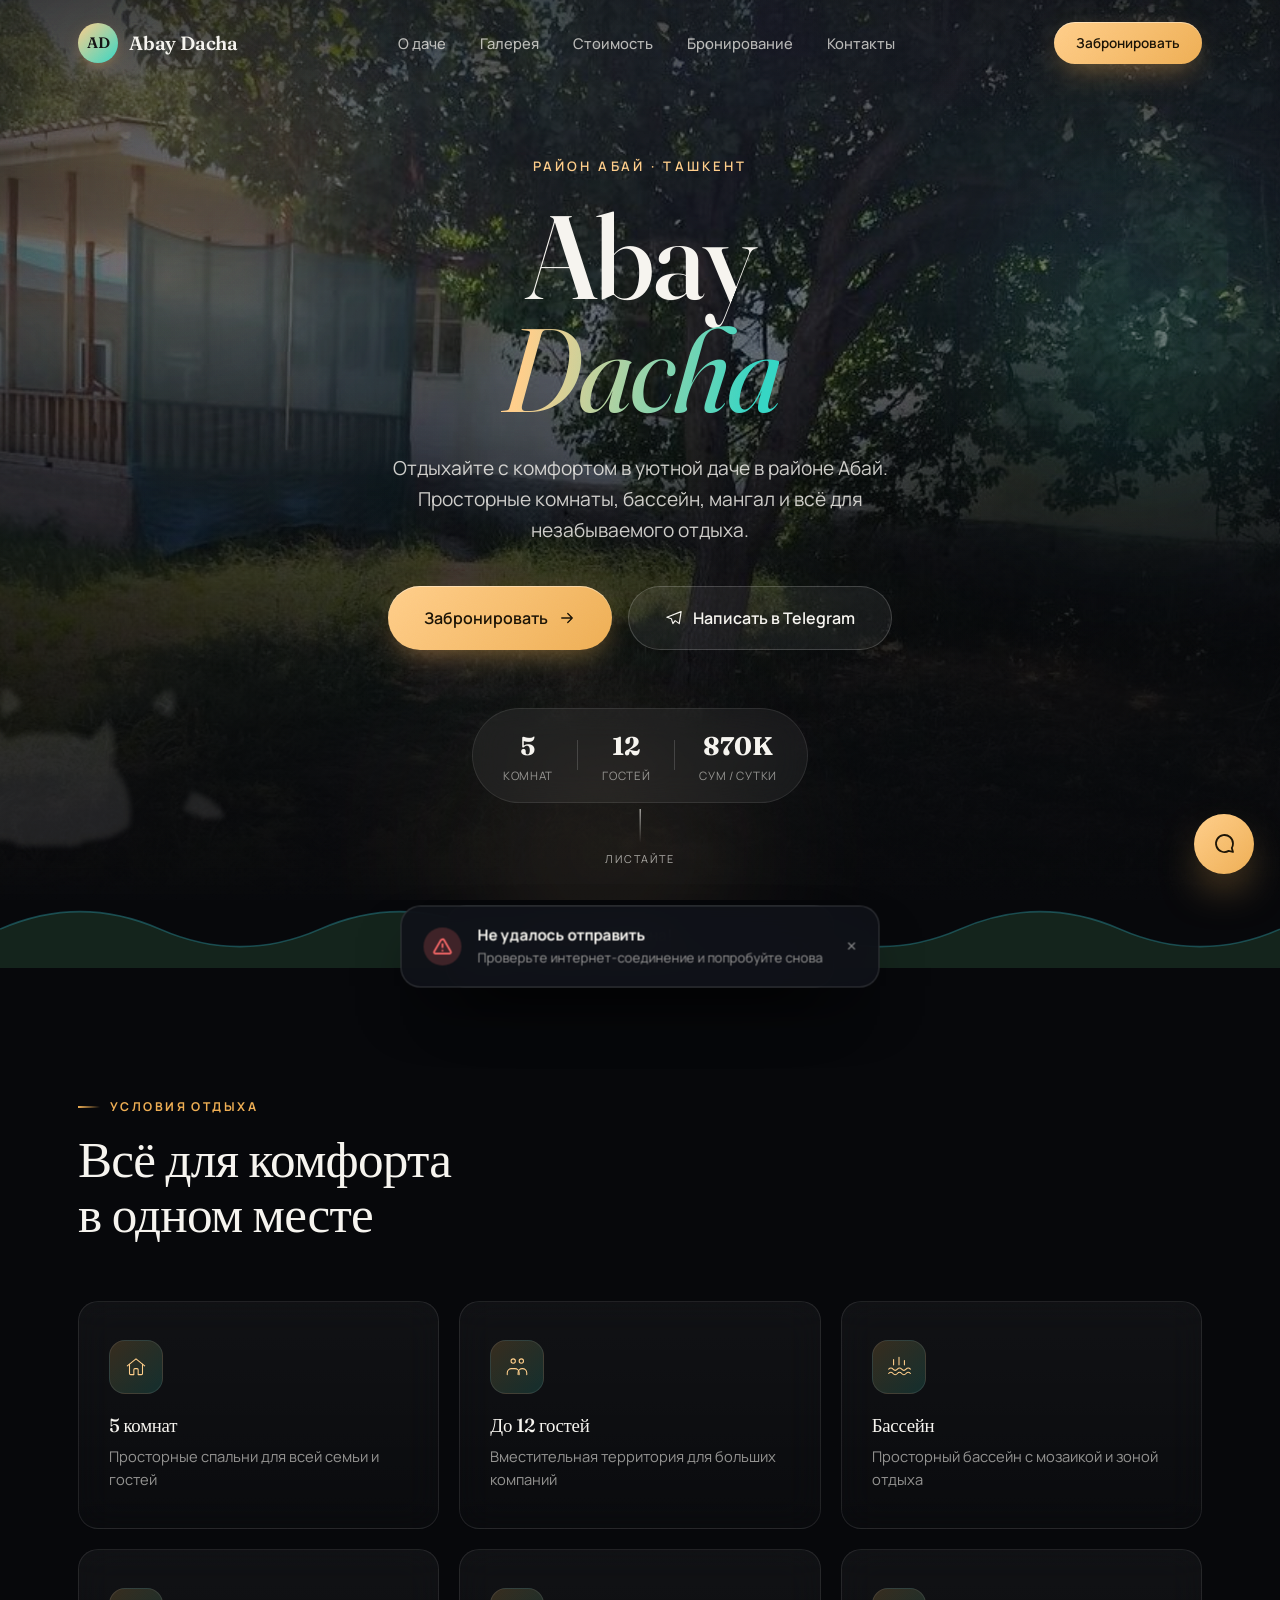
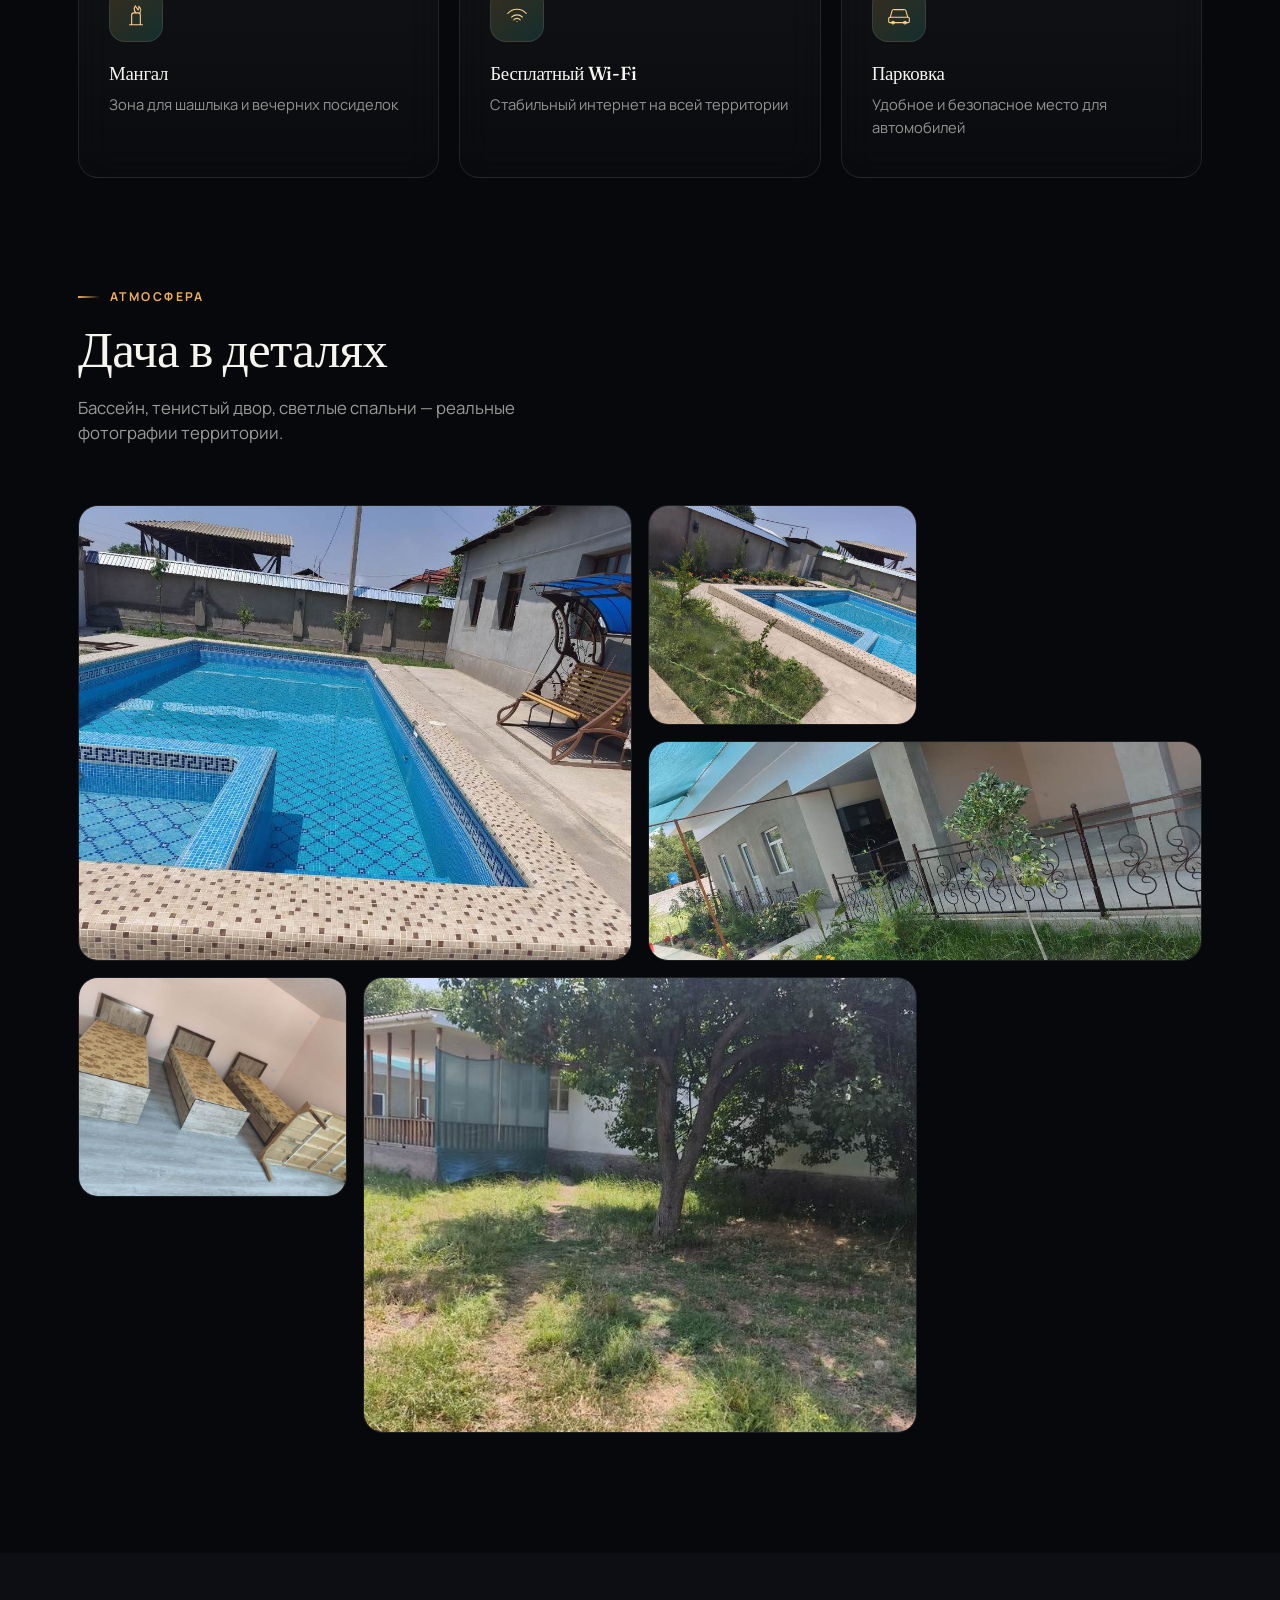
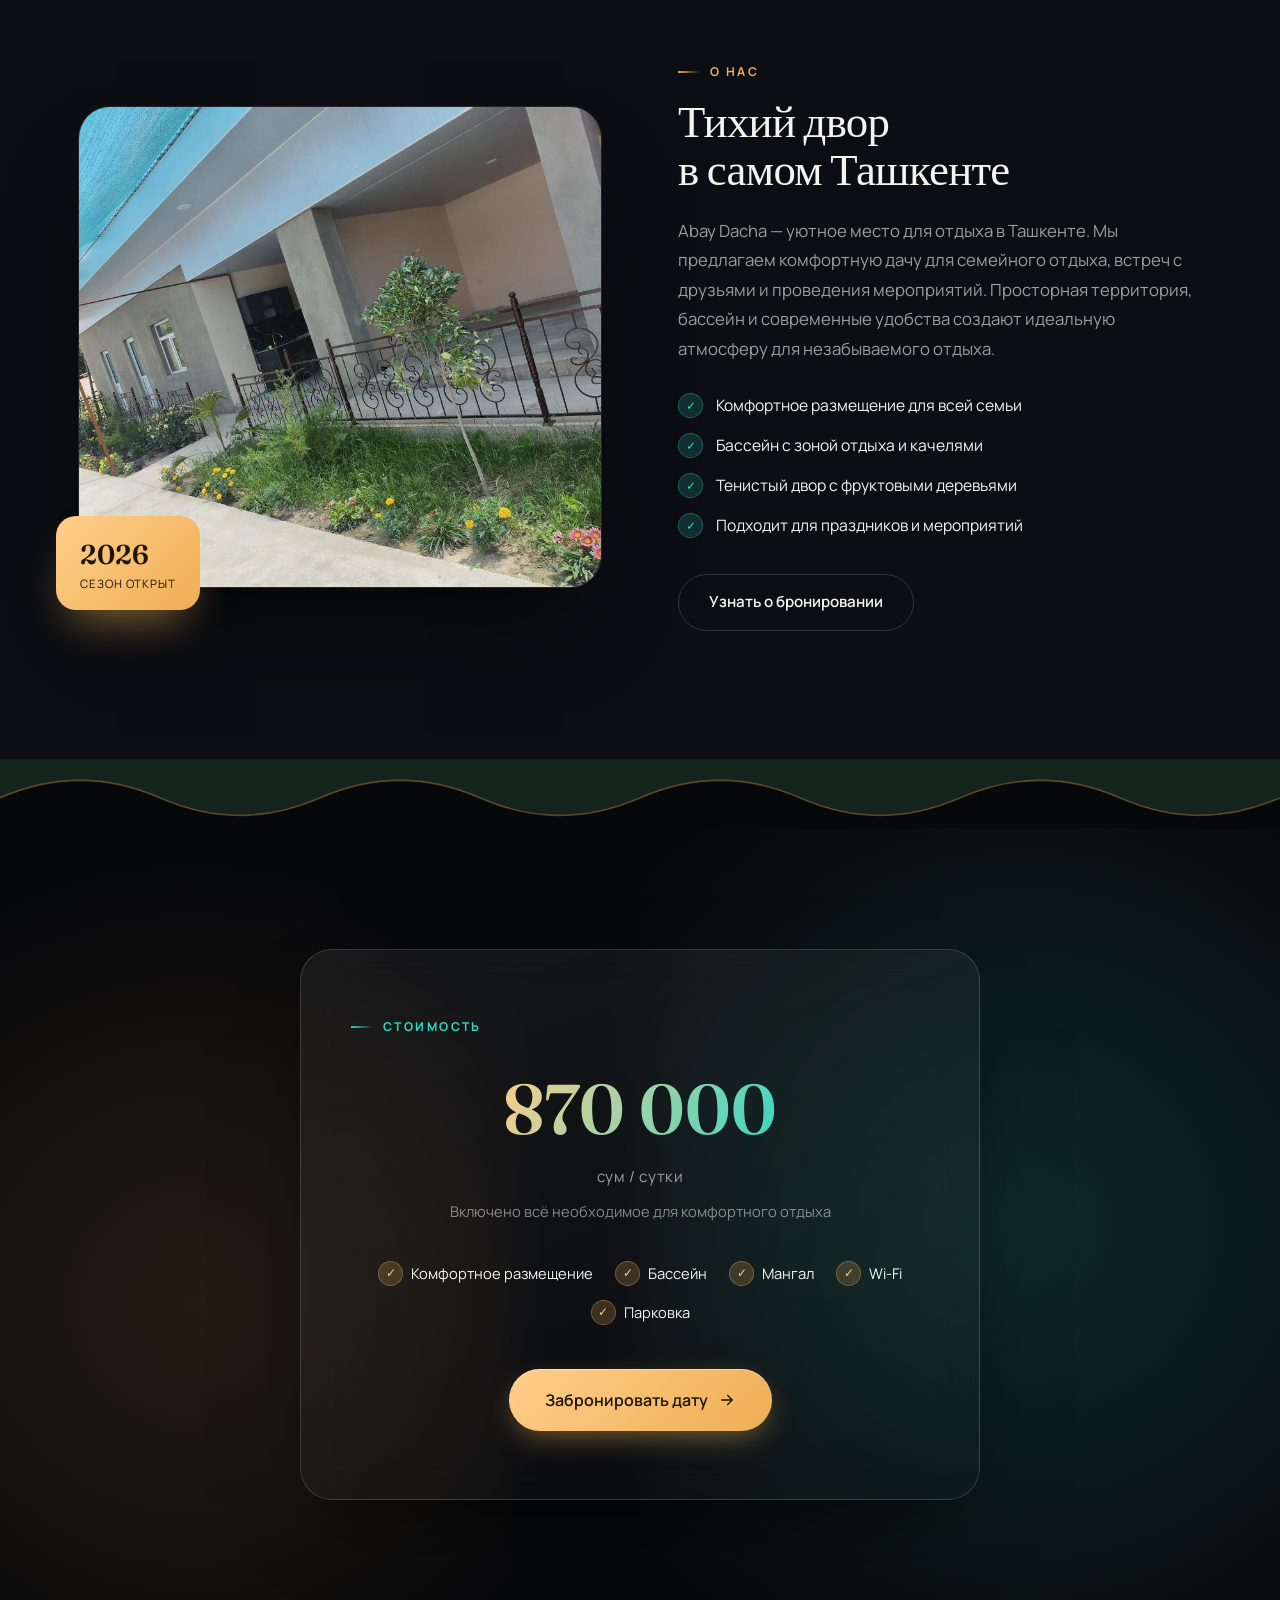
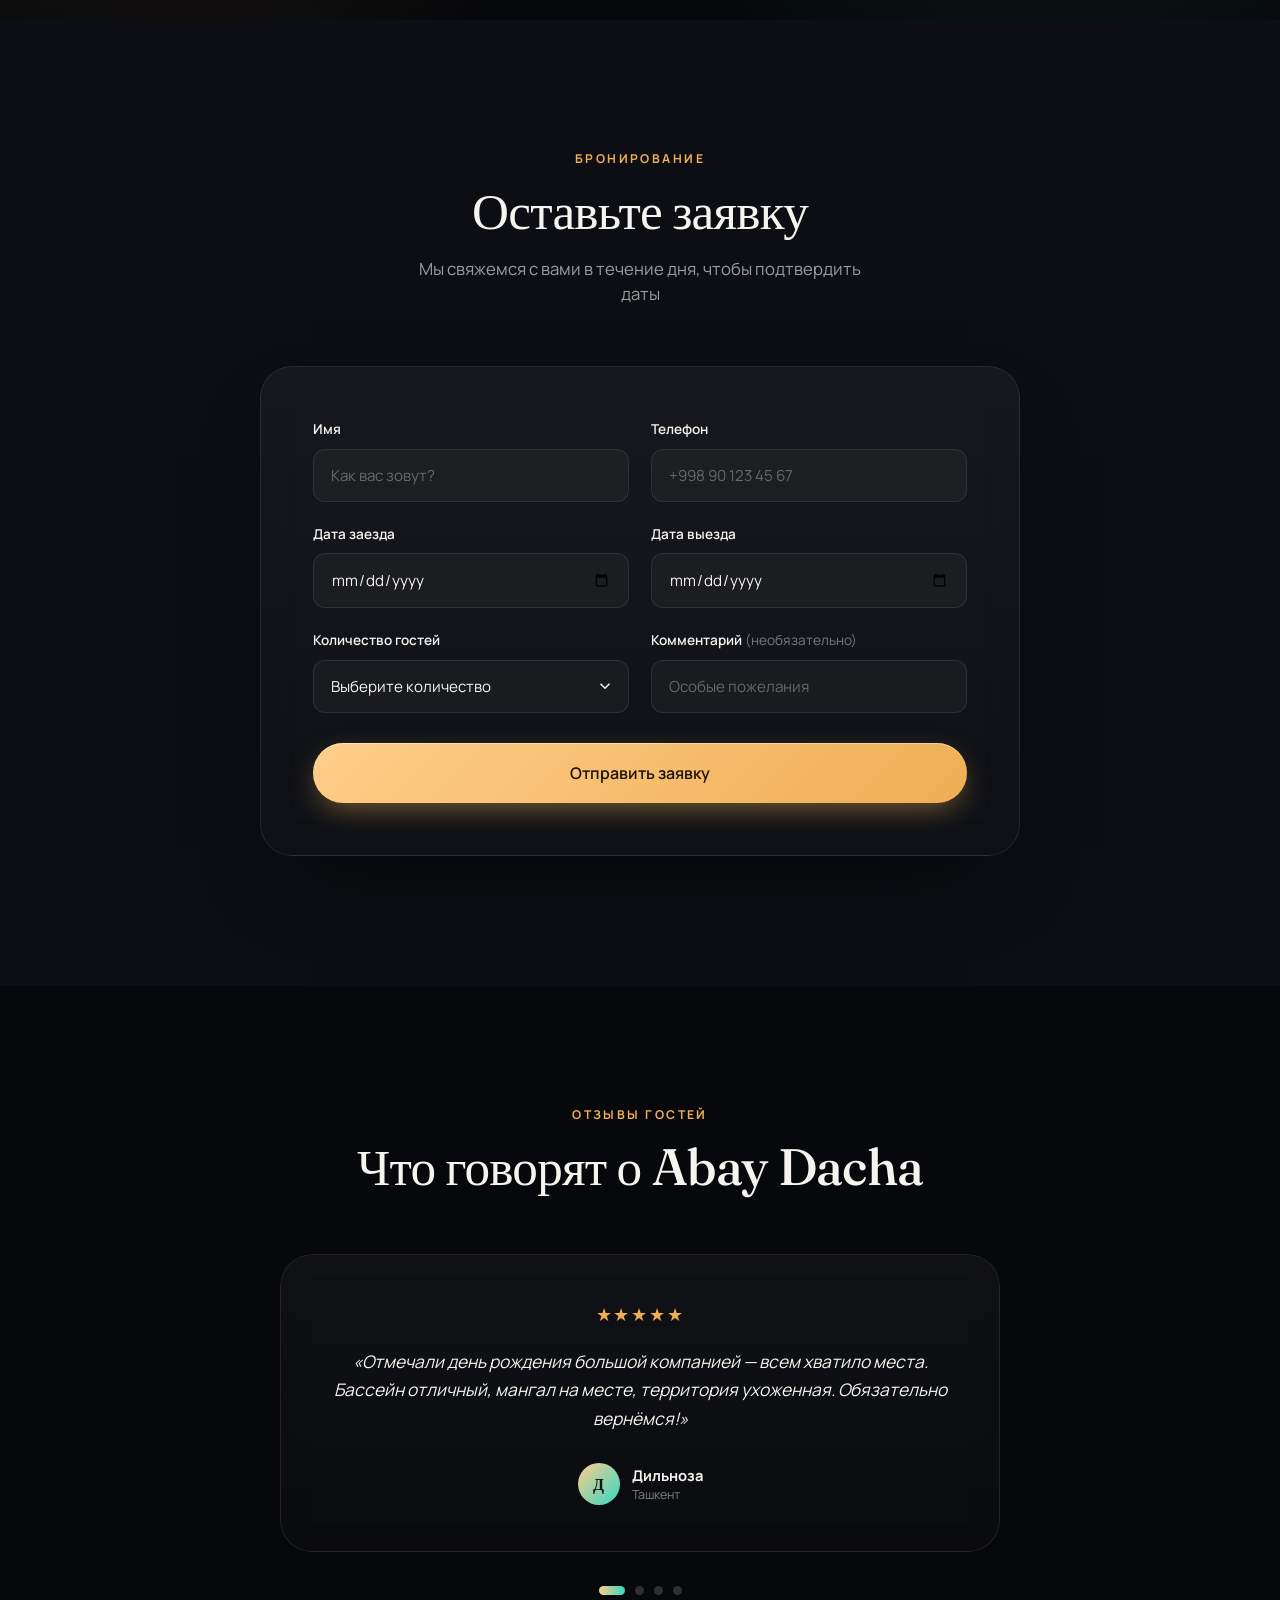
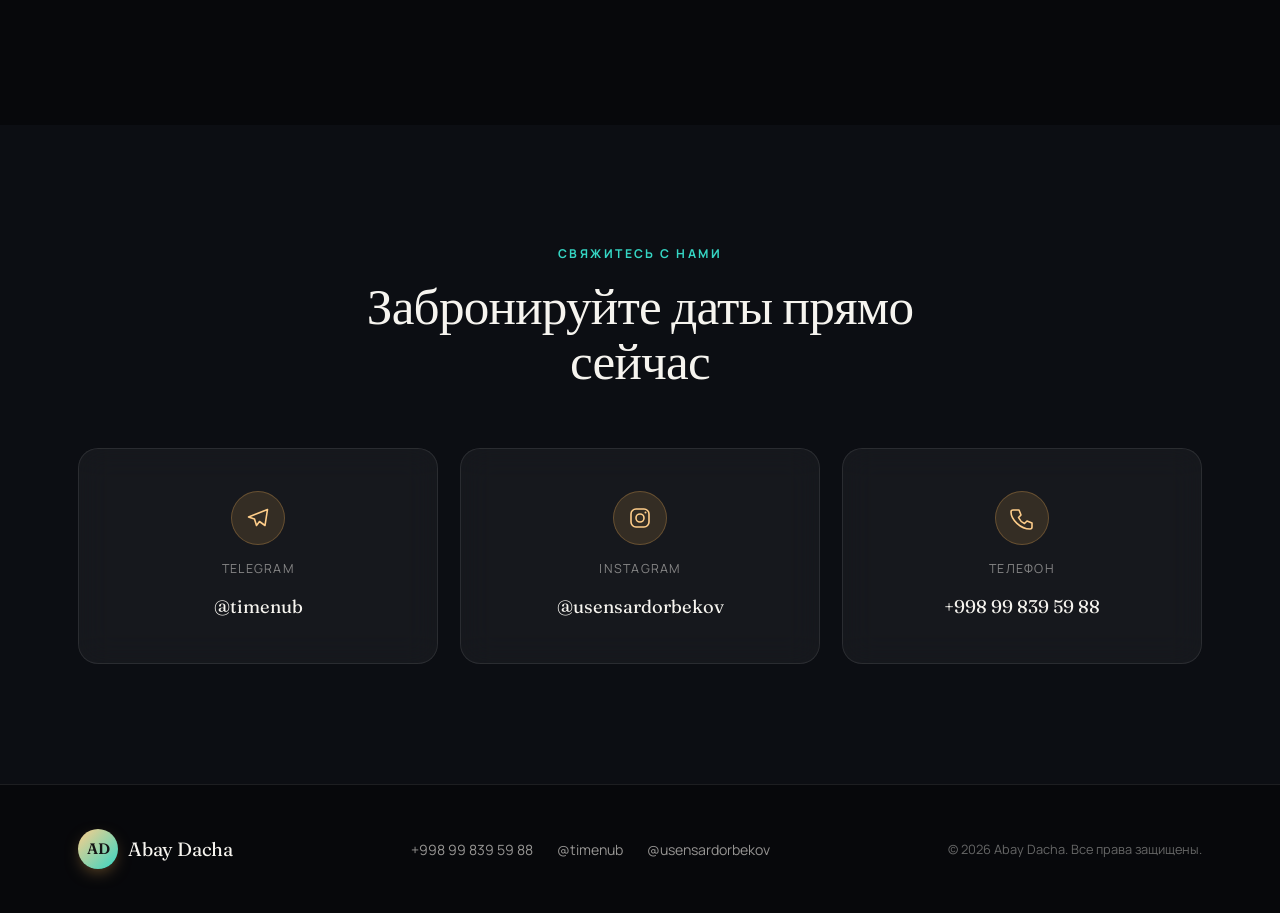
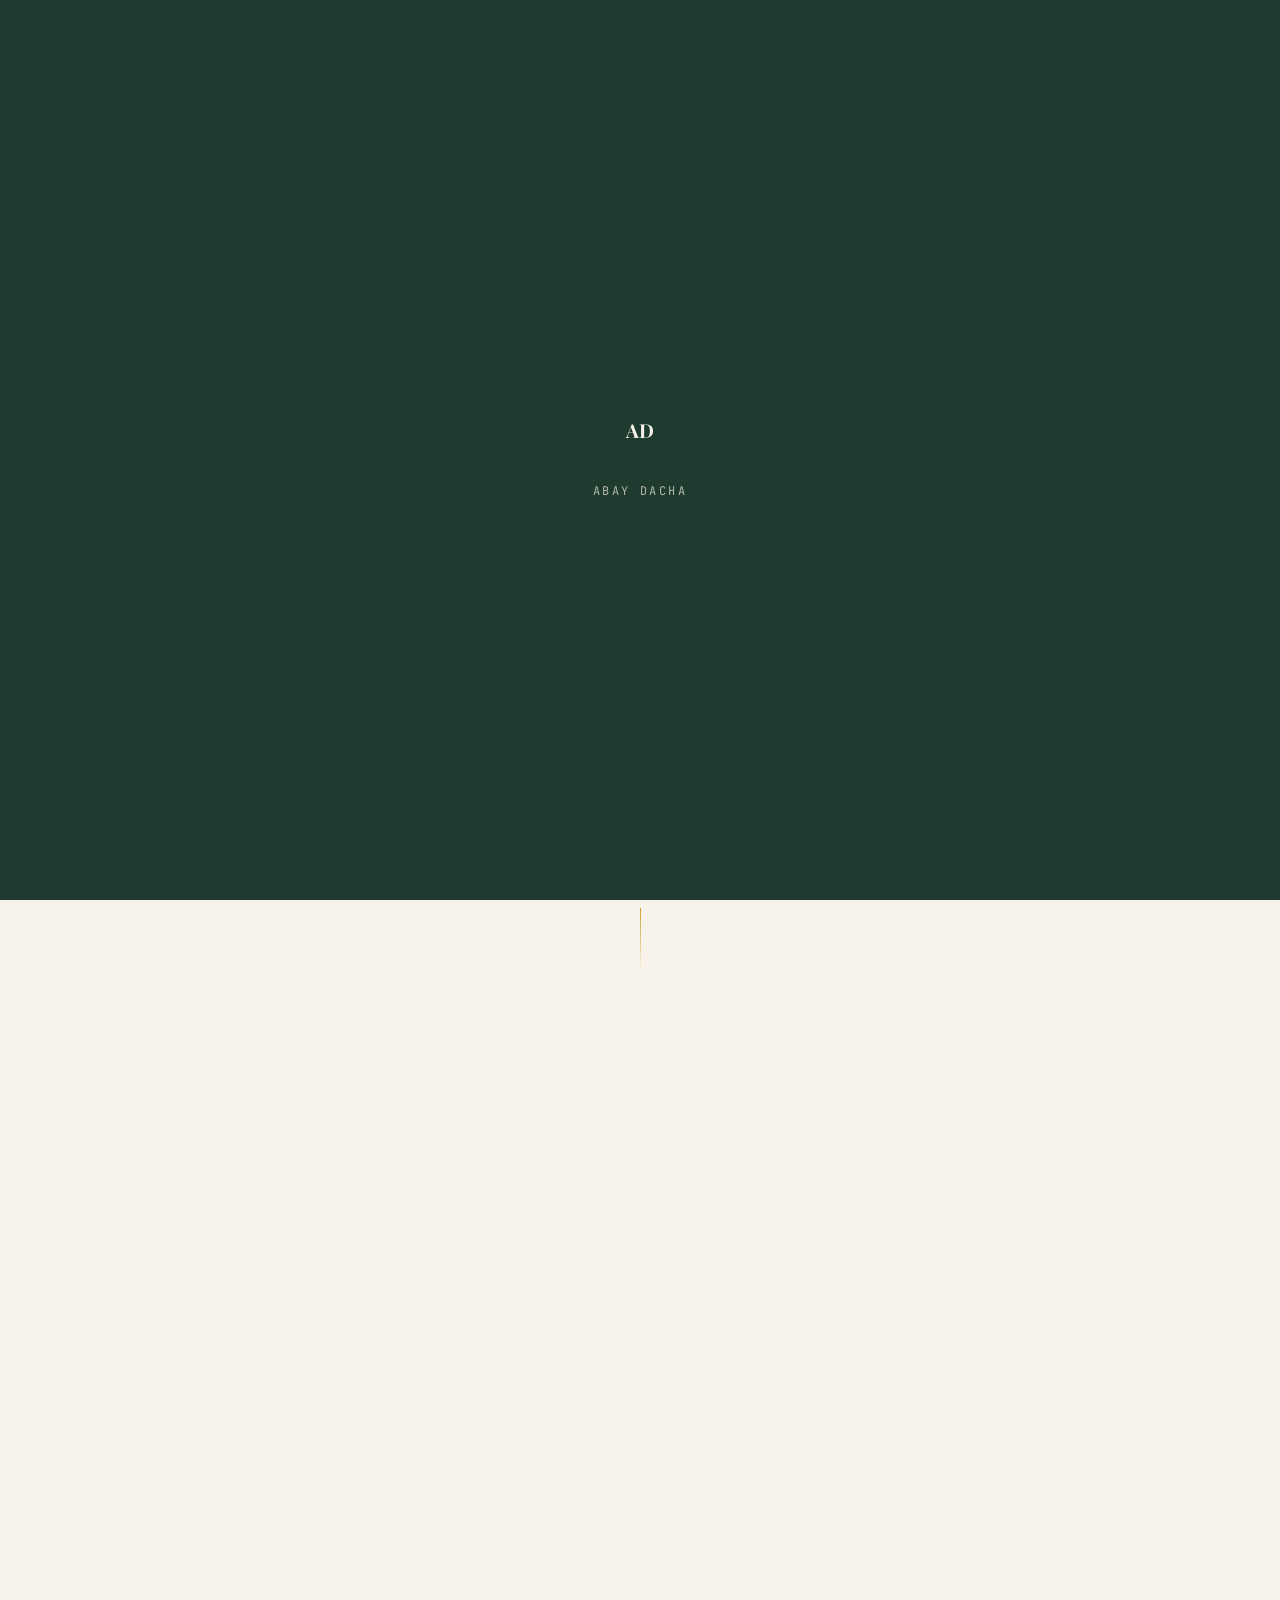
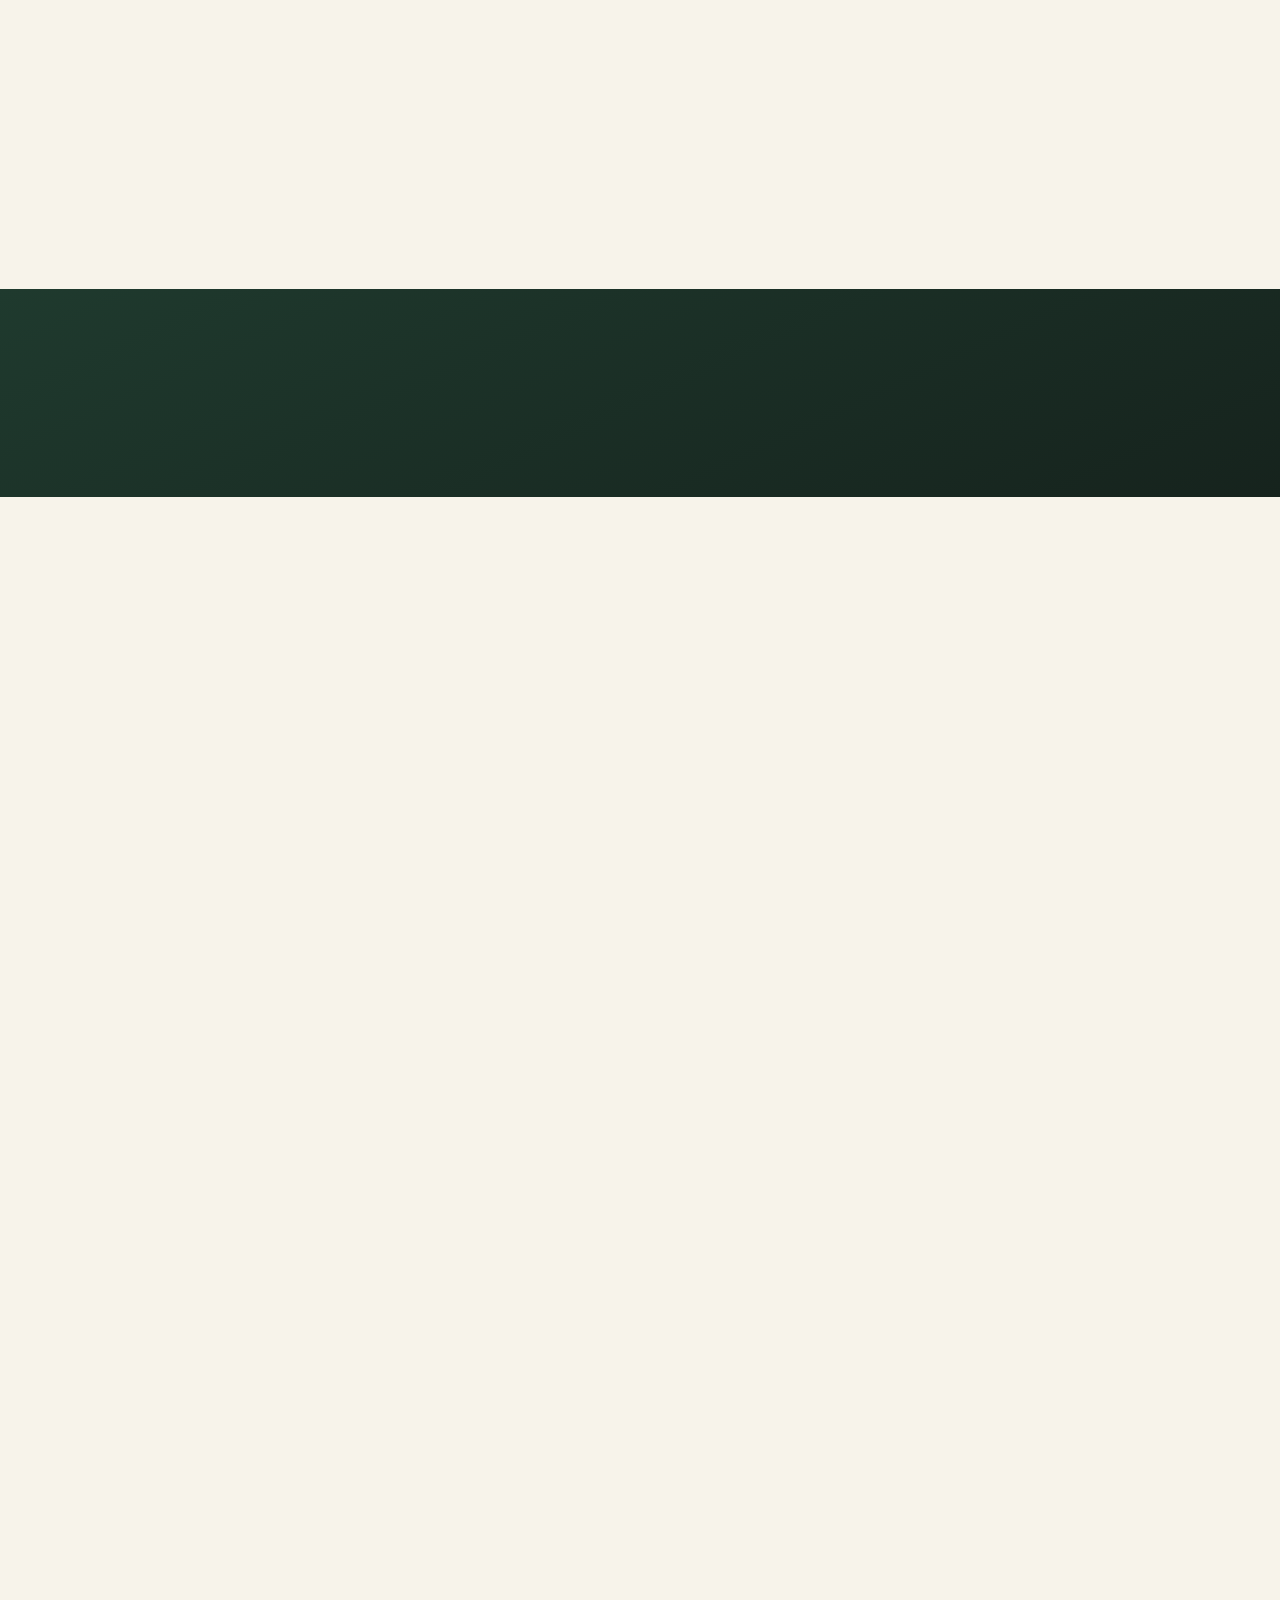
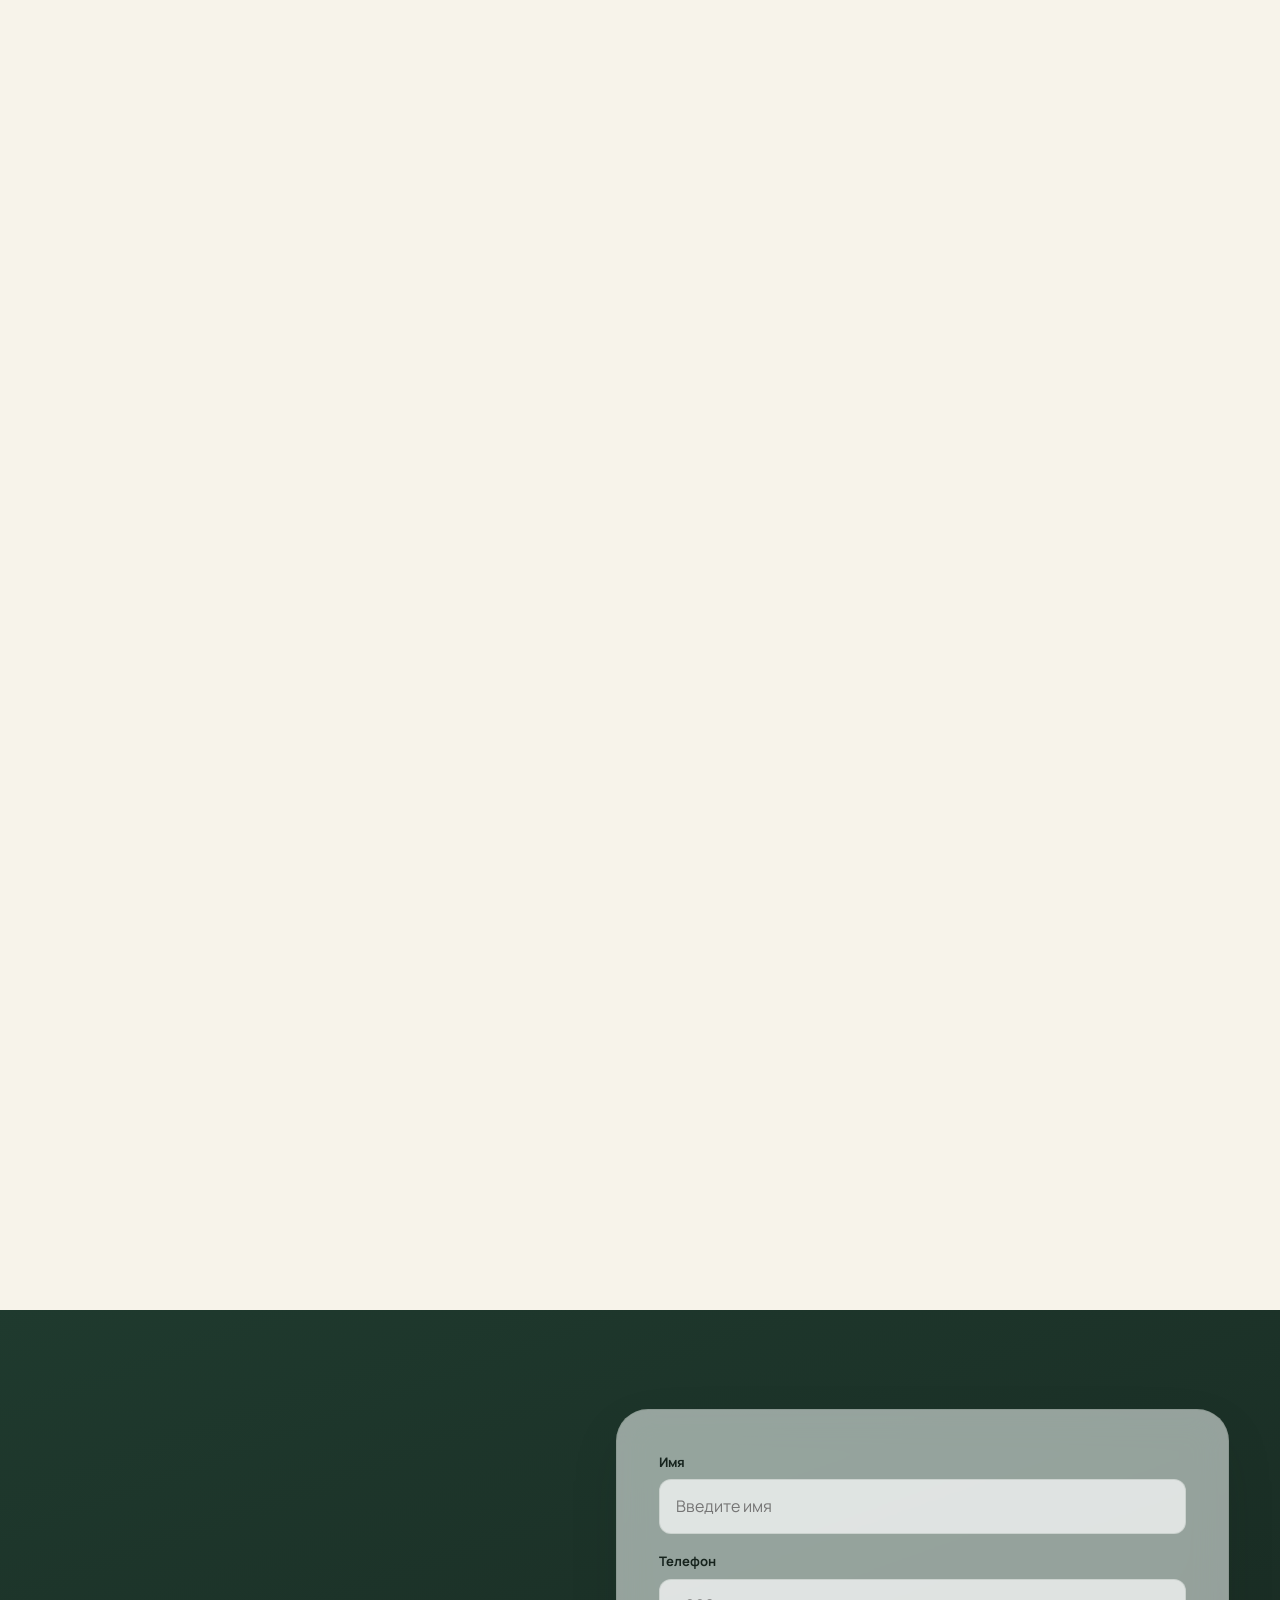
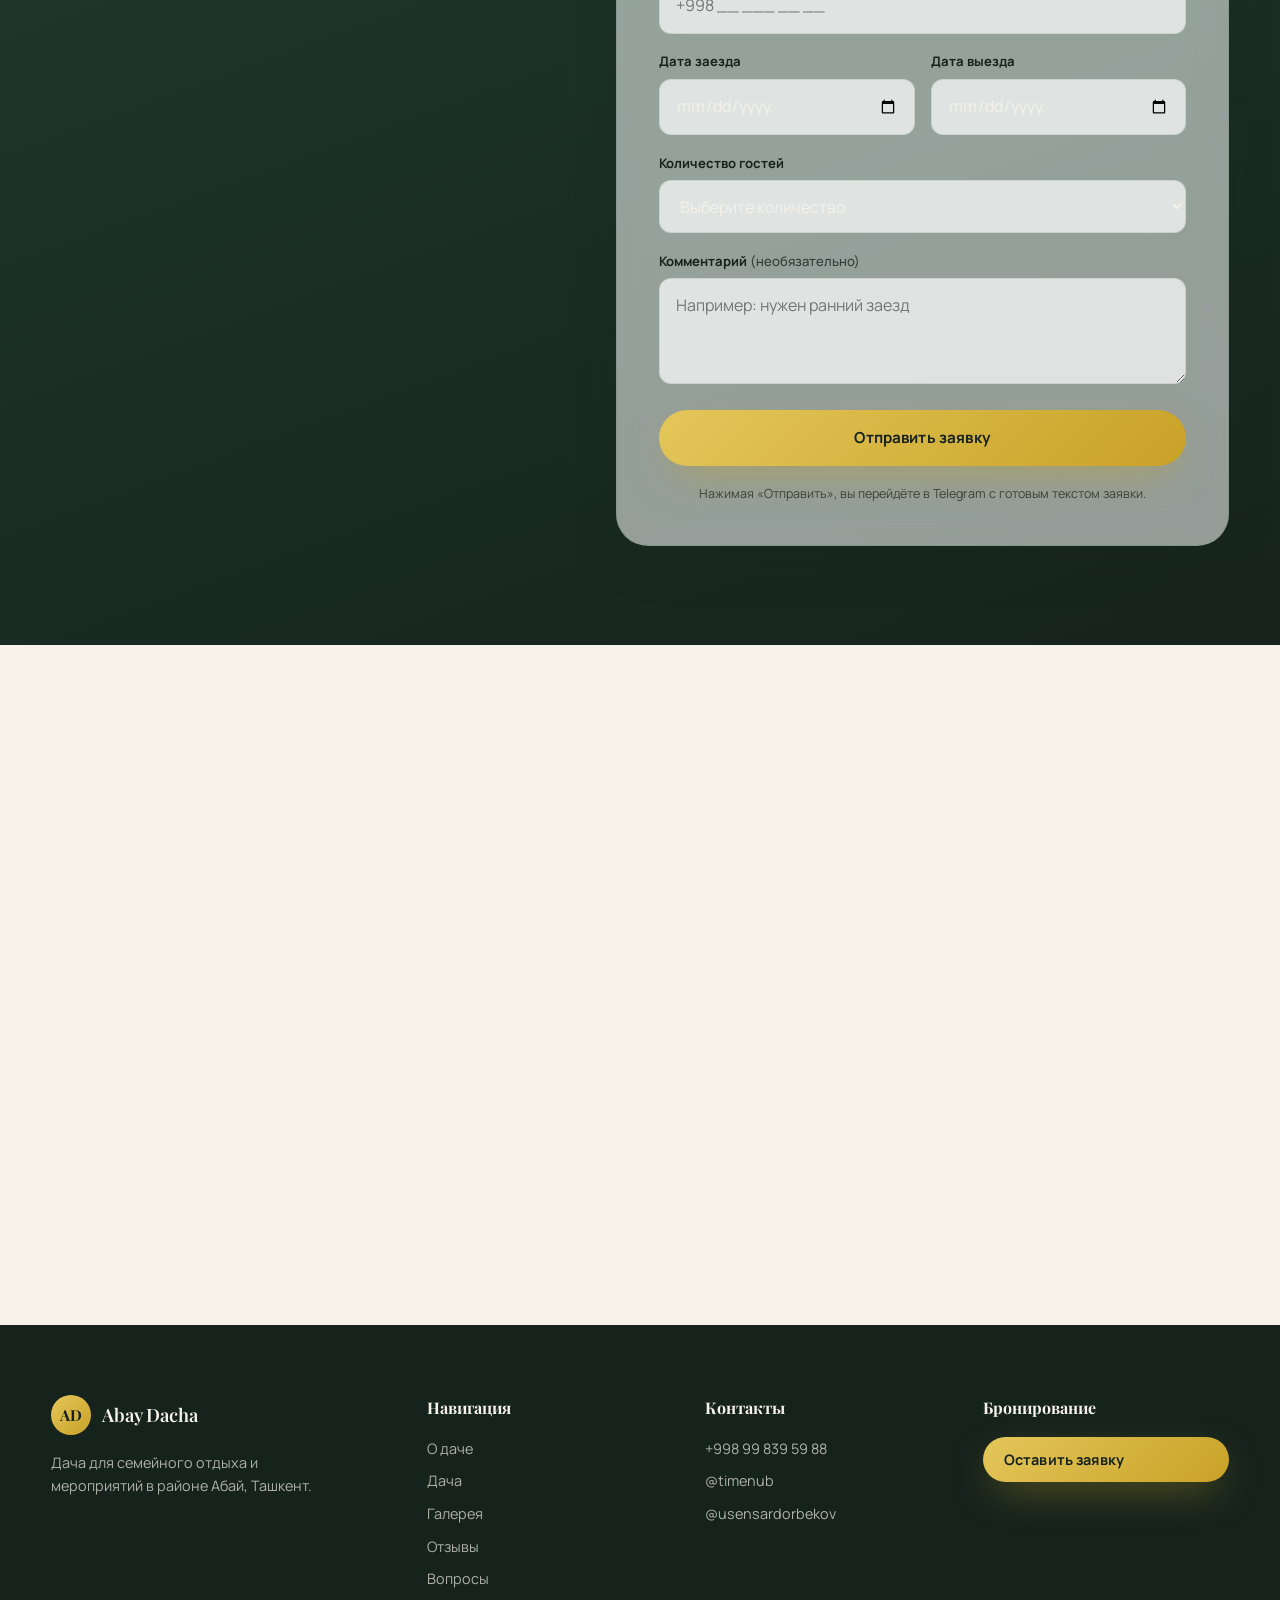
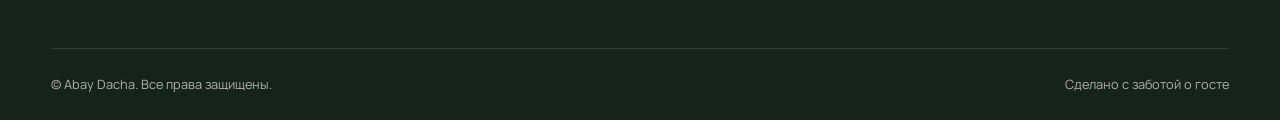
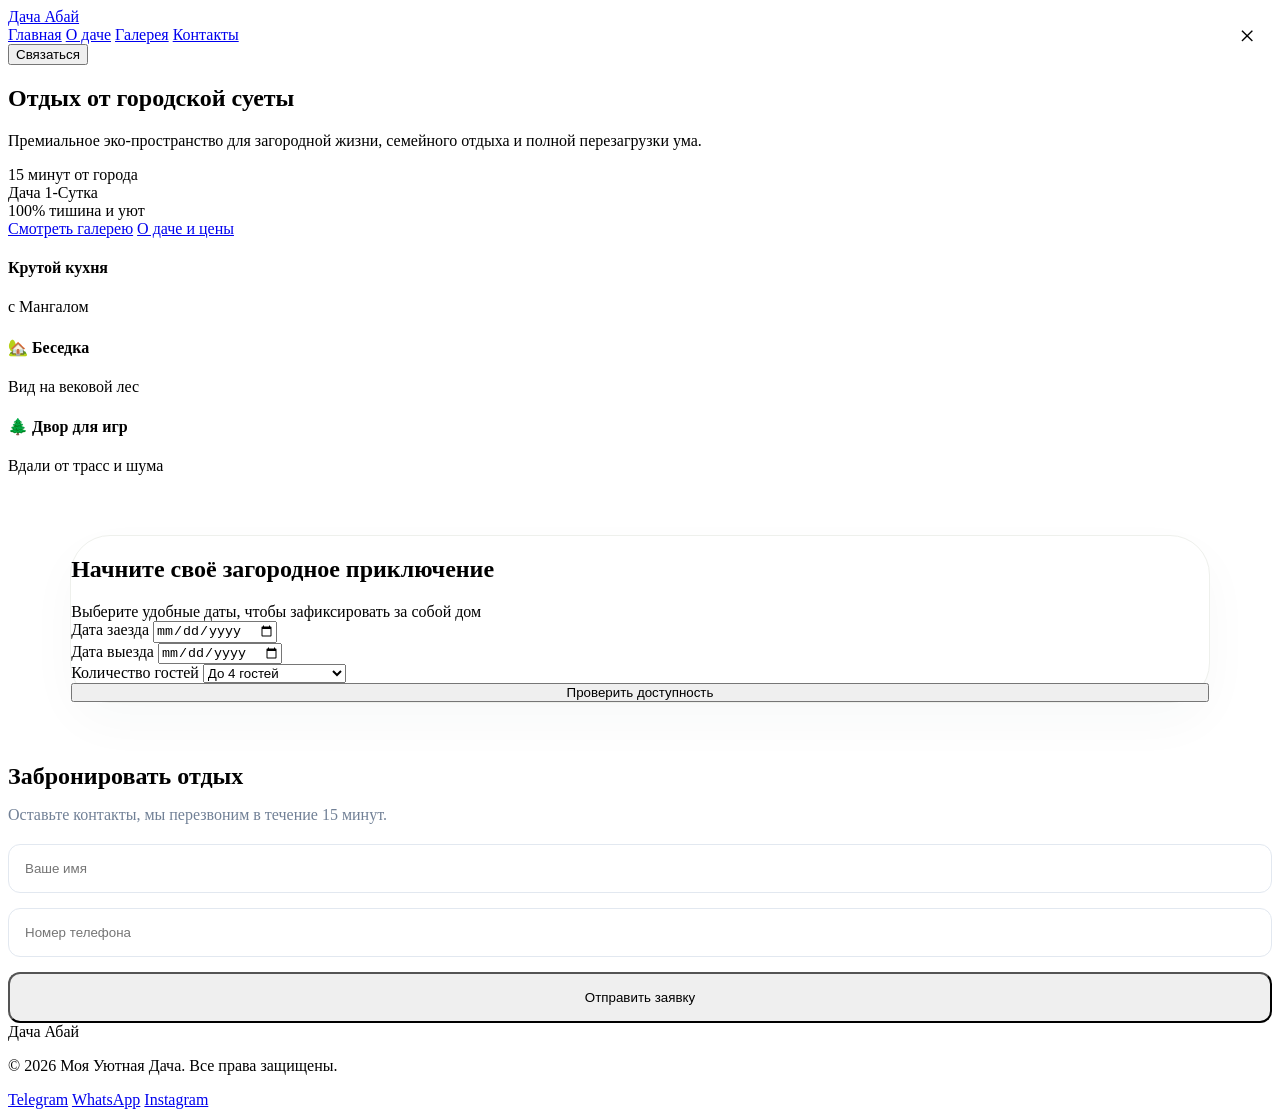
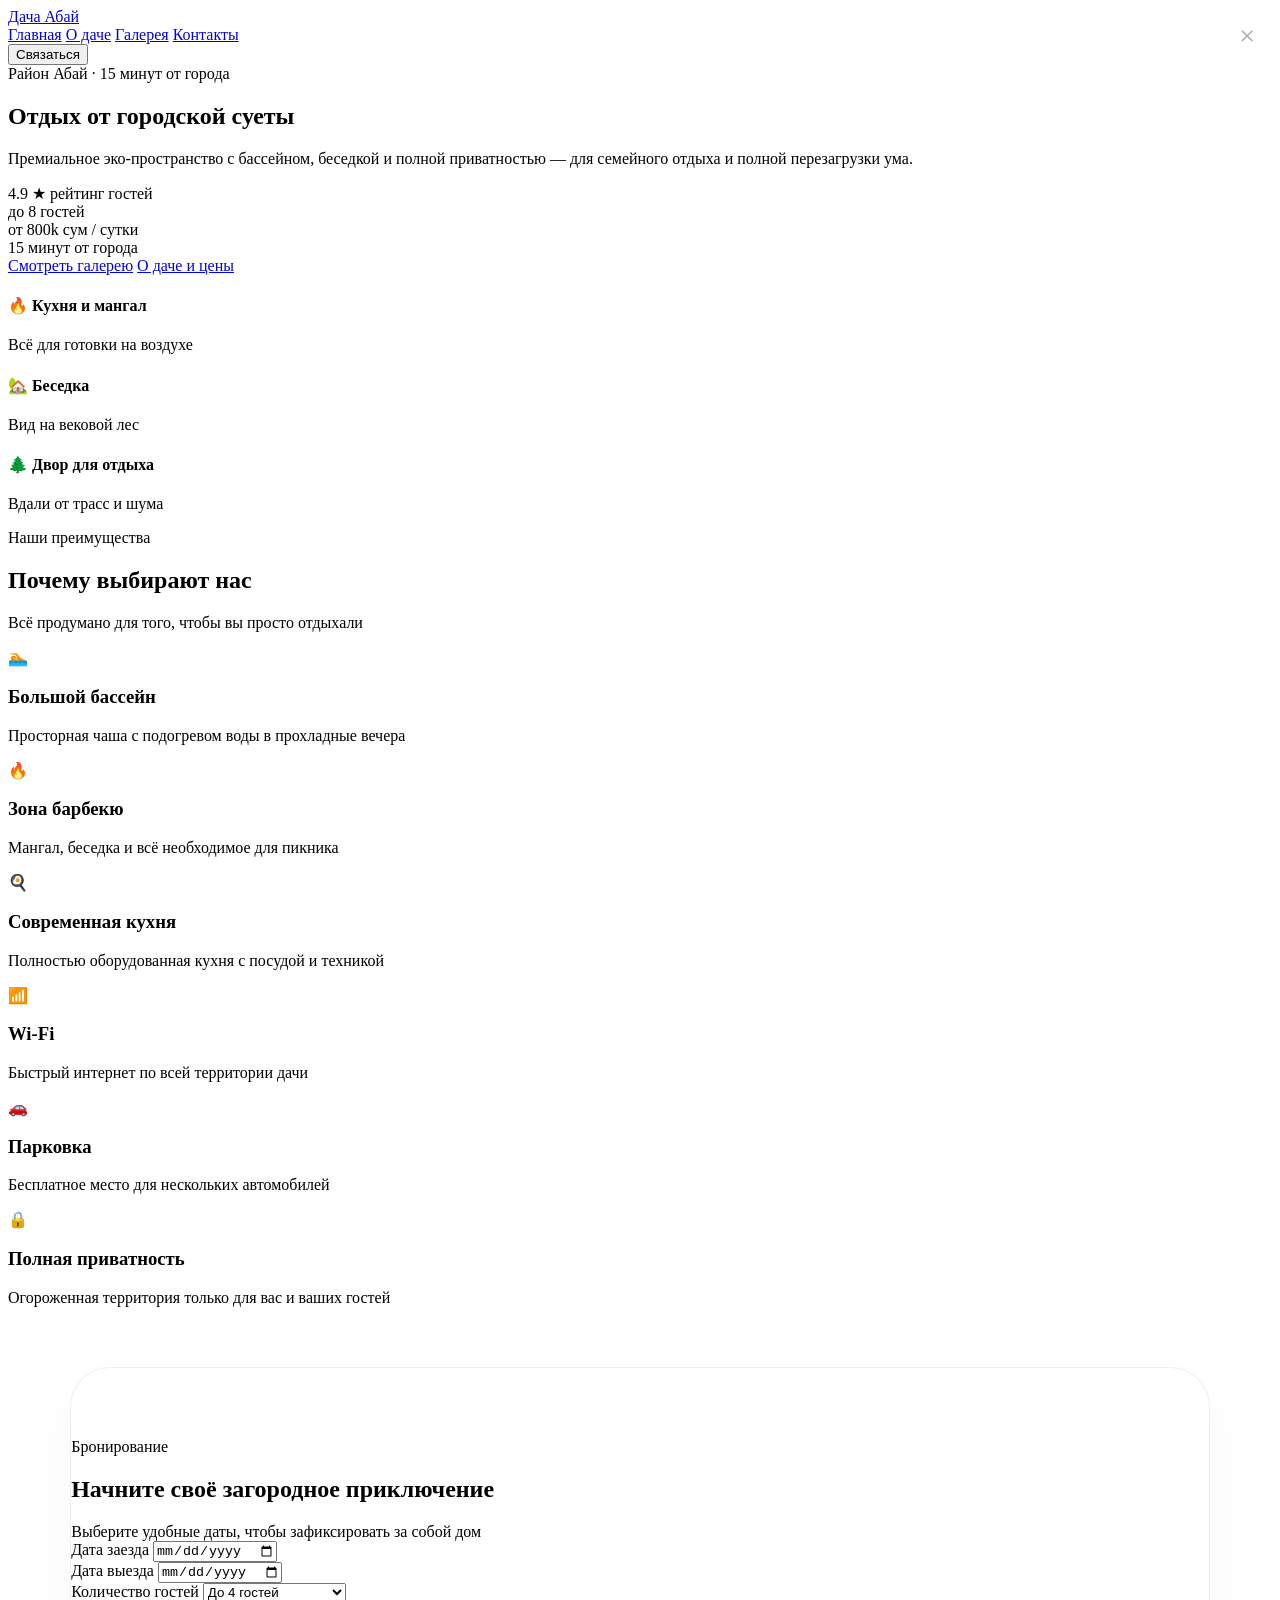
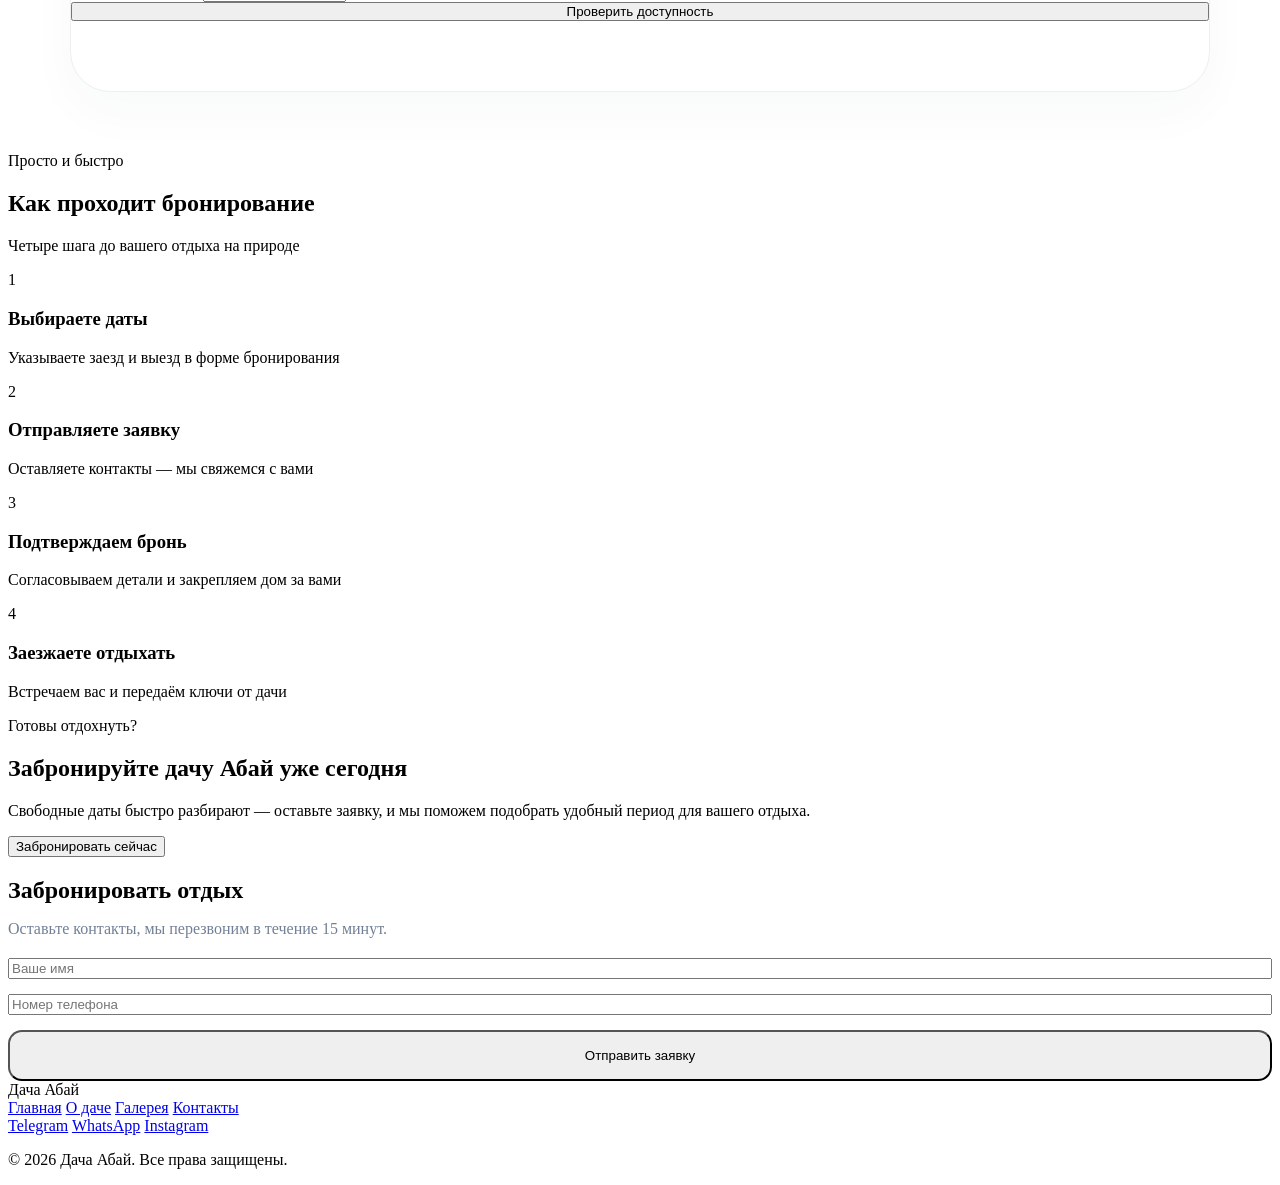
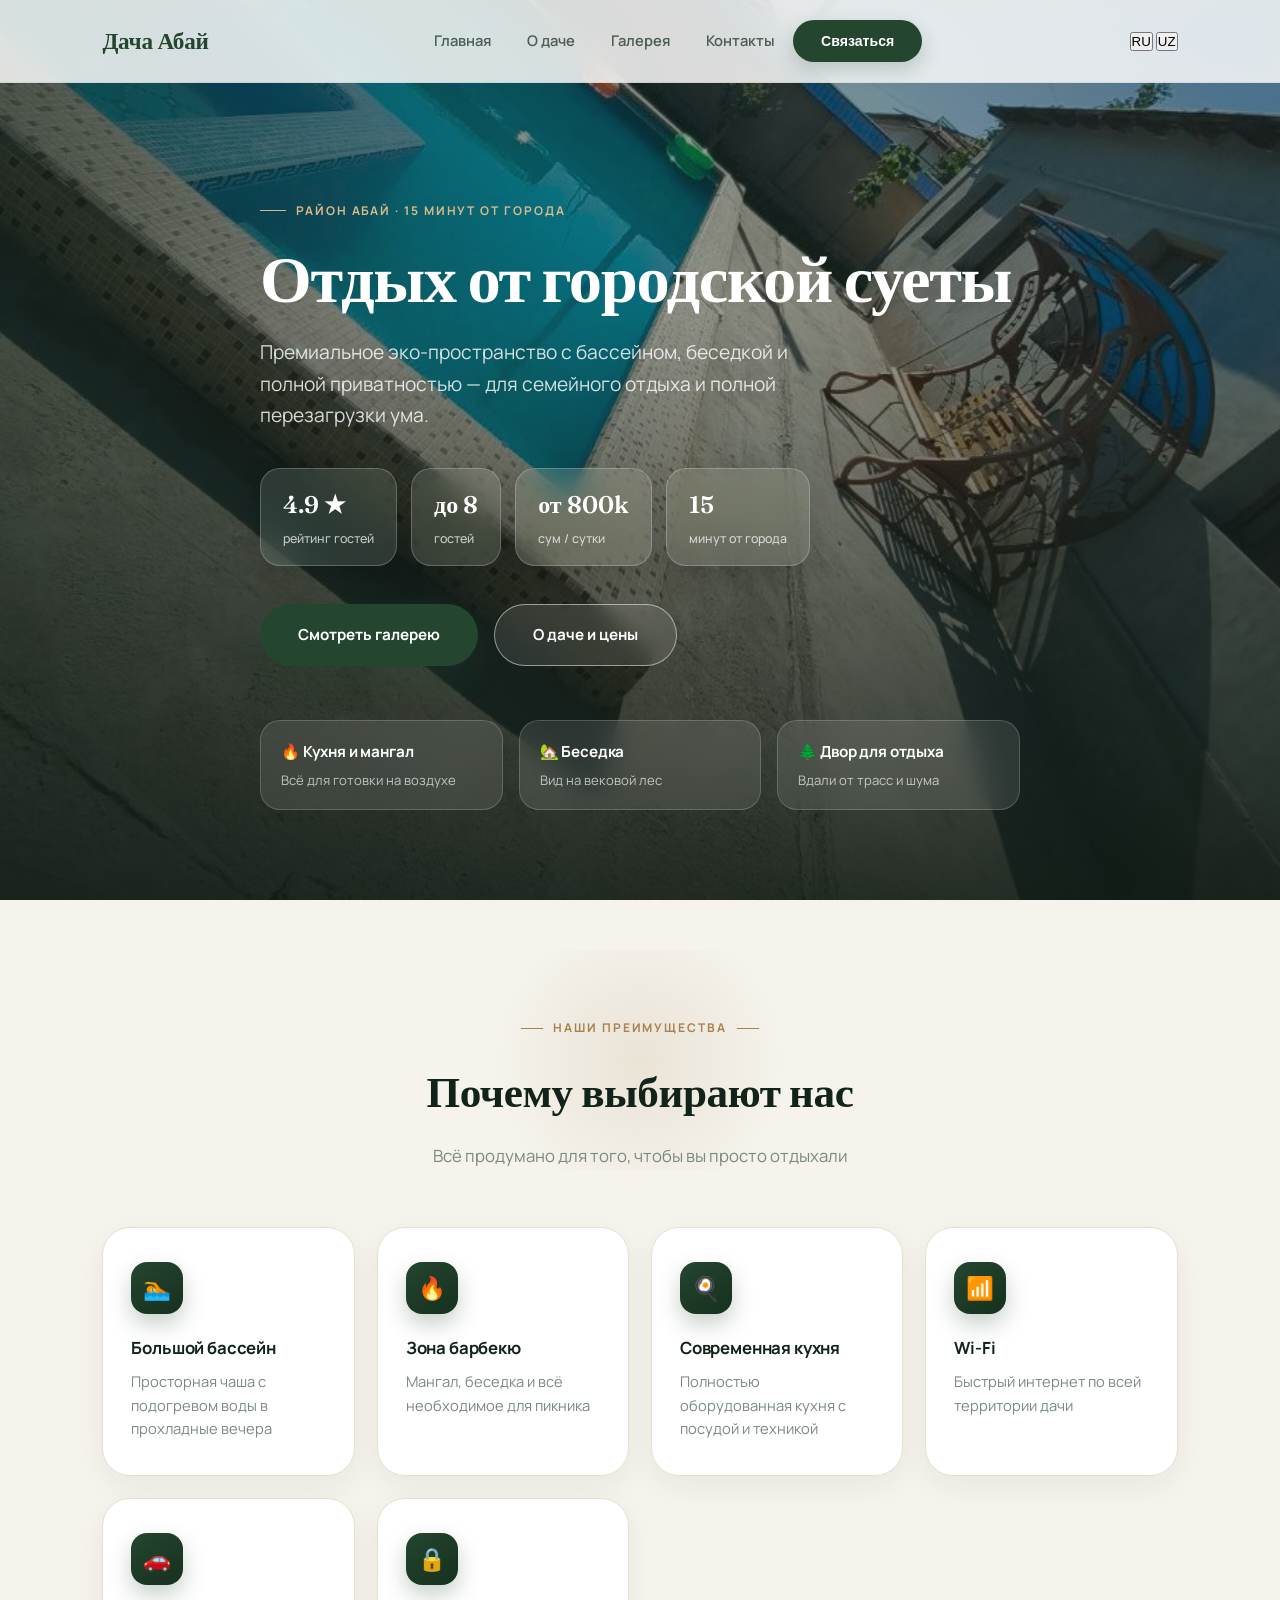
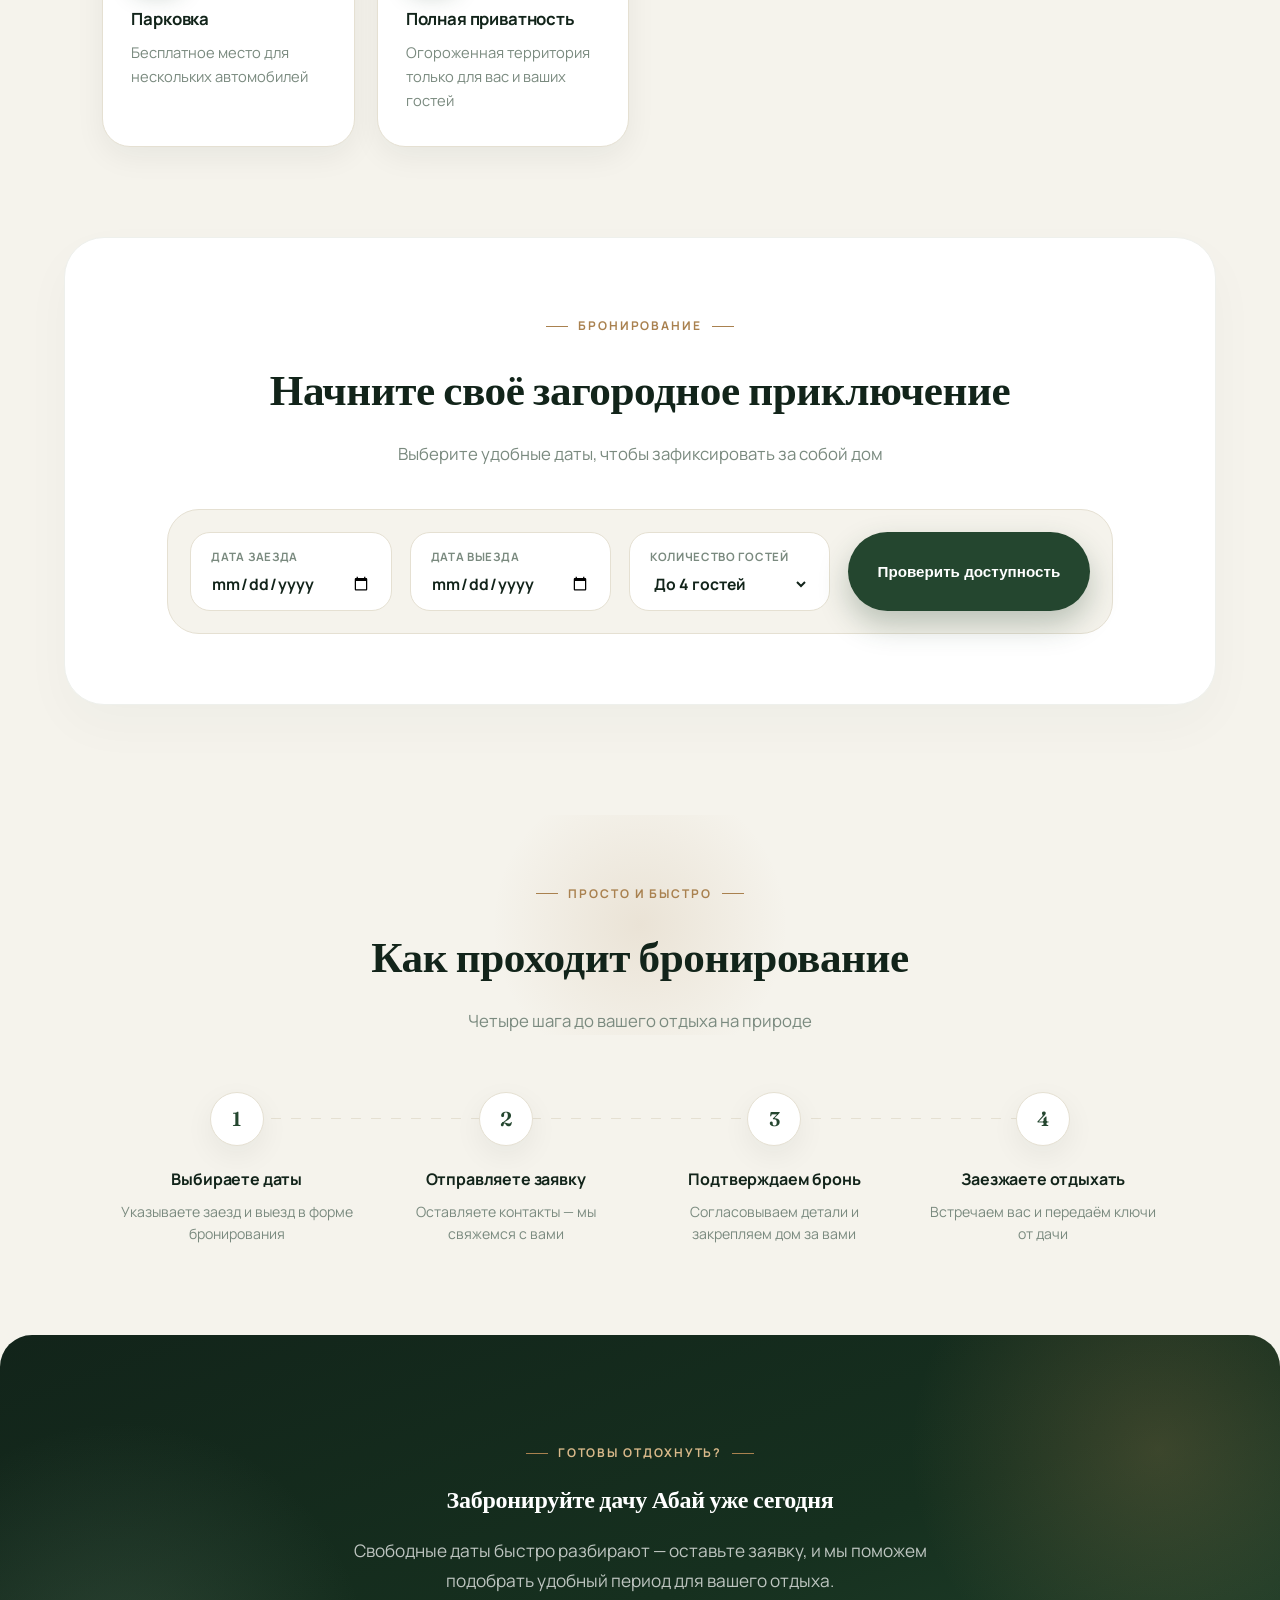
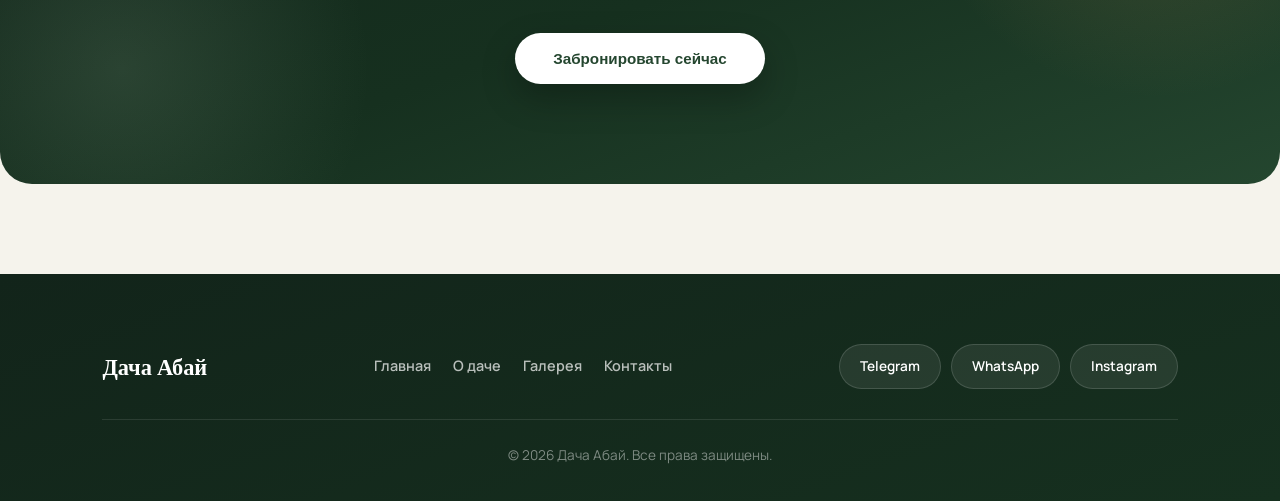
